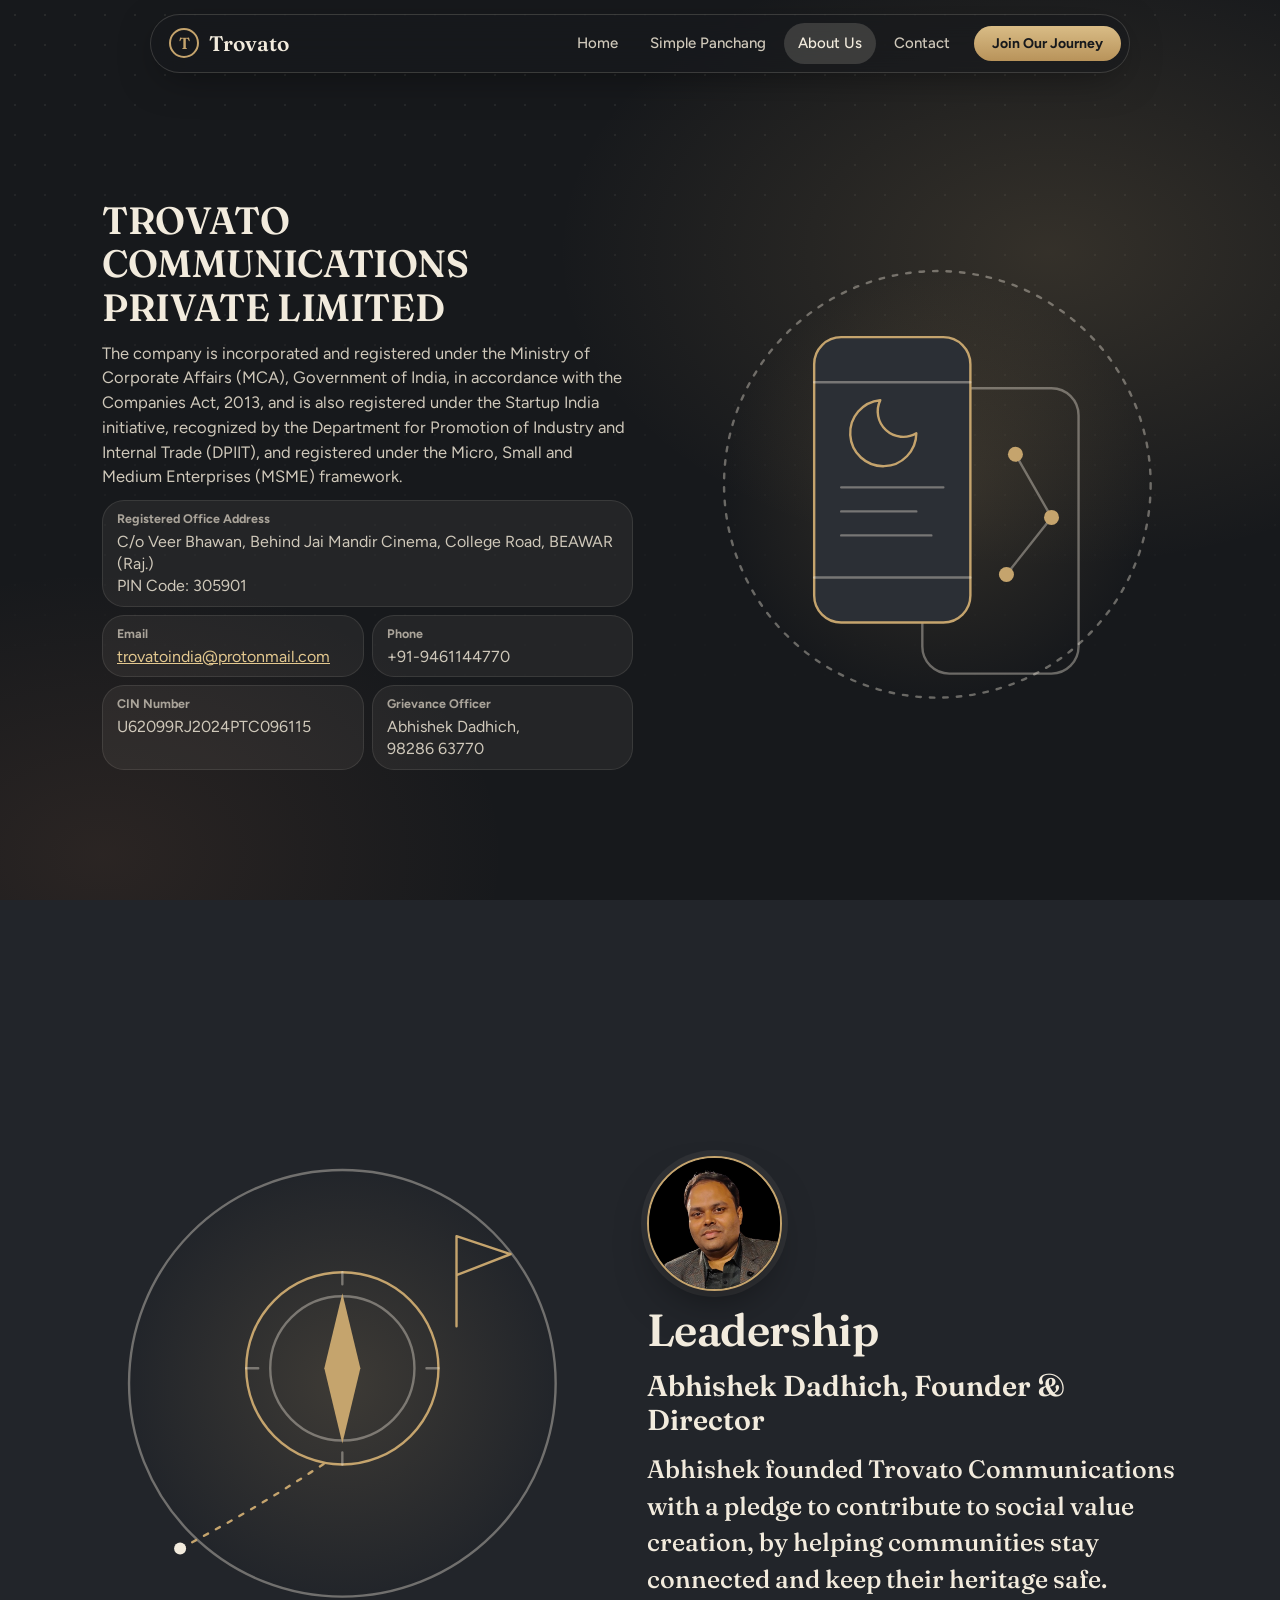
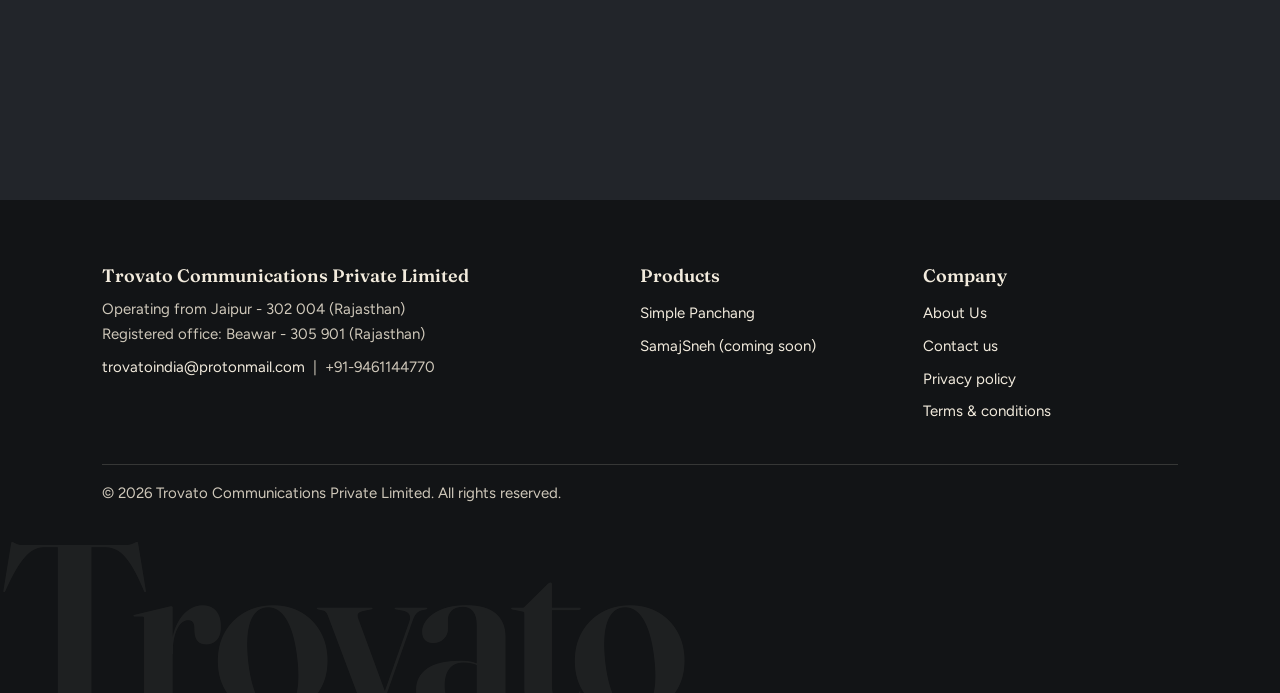
==== about.html @ 3bf8c3e2 "Add files via upload" ====
<!DOCTYPE html><html lang="en" class="jsnap"><head><meta charset="utf-8"><meta name="viewport" content="width=device-width, initial-scale=1"><title>About Us | Trovato Communications</title><meta name="description" content="About Trovato Communications Private Limited, its mission, leadership and offices in Jaipur and Beawar."><link rel="icon" href="data:image/svg+xml,%3Csvg xmlns='http://www.w3.org/2000/svg' viewBox='0 0 32 32'%3E%3Ccircle cx='16' cy='16' r='16' fill='%2317191C'/%3E%3Ctext x='16' y='23' font-size='19' text-anchor='middle' fill='%23C5A46D' font-family='Georgia'%3ET%3C/text%3E%3C/svg%3E"><link rel="preconnect" href="https://fonts.googleapis.com"><link href="https://fonts.googleapis.com/css2?family=Fraunces:opsz,wght@9..144,500;9..144,600&amp;family=Figtree:wght@400;500;600;700&amp;family=Tiro+Devanagari+Hindi&amp;family=Hind:wght@400;500;600&amp;display=swap" rel="stylesheet"><link rel="stylesheet" href="site.css"></head><body>
<header class="nav"><a class="brand" href="index.html"><i>T</i>Trovato</a><button class="menu" aria-expanded="false" aria-controls="nav" onclick="var n=document.getElementById('nav');var o=n.classList.toggle('open');this.setAttribute('aria-expanded',o)">Menu</button><nav id="nav" aria-label="Main"><a href="index.html">Home</a><a href="simple-panchang.html">Simple Panchang</a><a href="about.html" aria-current="page">About Us</a><a href="contact.html">Contact</a><a class="btn sm" href="join.html">Join Our Journey</a></nav></header>
<main><div class="hero vs abt"><div class="wrap two"><div class="tx"><h1>TROVATO COMMUNICATIONS PRIVATE LIMITED</h1><p class="lead">The company is incorporated and registered under the Ministry of Corporate Affairs (MCA), Government of India, in accordance with the Companies Act, 2013, and is also registered under the Startup India initiative, recognized by the Department for Promotion of Industry and Internal Trade (DPIIT), and registered under the Micro, Small and Medium Enterprises (MSME) framework.</p><dl class="addr"><div class="full"><dt>Registered Office Address</dt><dd>C/o Veer Bhawan, Behind Jai Mandir Cinema, College Road, BEAWAR (Raj.)<br>PIN Code: 305901</dd></div><div><dt>Email</dt><dd><a href="mailto:trovatoindia@protonmail.com">trovatoindia@protonmail.com</a></dd></div><div><dt>Phone</dt><dd>+91-9461144770</dd></div><div class="half"><dt>CIN Number</dt><dd>U62099RJ2024PTC096115</dd></div><div class="half"><dt>Grievance Officer</dt><dd class="grv">Abhishek Dadhich, <span style="white-space:nowrap">98286 63770</span></dd></div></dl></div><div class="stage"><svg class="art" viewBox="0 0 320 320" aria-hidden="true" focusable="false"><circle class="w d" cx="160" cy="160" r="142"/><rect class="w" x="150" y="96" width="104" height="190" rx="18"/><path class="w" d="M212 140L236 182L206 220"/><g class="f"><circle cx="212" cy="140" r="5"/><circle cx="236" cy="182" r="5"/><circle cx="206" cy="220" r="5"/></g><rect x="78" y="62" width="104" height="190" rx="18" style="fill:var(--surface)"/><path class="w" d="M78 92h104M78 222h104"/><path d="M146 126a22 22 0 1 1-24-22 17 17 0 0 0 24 22z"/><path class="w" d="M96 162h68M96 178h50M96 194h60"/></svg></div></div></div><section class="vs band rev" aria-labelledby="h-lead"><div class="wrap two"><div class="tx"><img class="lp" src="abhishek.jpg" alt="Abhishek Dadhich, Founder &amp; Director of Trovato Communications" width="499" height="499" loading="lazy" decoding="async"><h2 id="h-lead">Leadership</h2><h3 class="who">Abhishek Dadhich, Founder &amp; Director</h3><p class="lq">Abhishek founded Trovato Communications with a pledge to contribute to social value creation, by helping communities stay connected and keep their heritage safe.</p></div><div class="stage"><svg class="art" viewBox="0 0 320 320" aria-hidden="true" focusable="false"><circle class="w" cx="160" cy="160" r="142"/><circle cx="160" cy="150" r="64"/><circle class="w" cx="160" cy="150" r="48"/><path class="f" d="M160 100l12 50-12 50-12-50z"/><path class="w" d="M160 86v8M160 206v8M96 150h8M216 150h8"/><path d="M236 62v60M236 62l36 12-36 14"/><path class="d" d="M52 270C90 250 120 232 150 212"/><g class="fw"><circle cx="52" cy="270" r="4"/></g></svg></div></div></section></main>
<footer class="site"><div class="wrap"><div class="fgrid"><div><h4>Trovato Communications Private Limited</h4><p>Operating from Jaipur - 302 004 (Rajasthan)<br>Registered office: Beawar - 305 901 (Rajasthan)</p><p><a href="mailto:trovatoindia@protonmail.com" style="display:inline">trovatoindia@protonmail.com</a> &nbsp;|&nbsp; +91-9461144770</p></div><div><h4>Products</h4><a href="simple-panchang.html">Simple Panchang</a><a href="index.html#samajsneh">SamajSneh (coming soon)</a></div><div><h4>Company</h4><a href="about.html">About Us</a><a href="contact.html">Contact us</a><a href="privacy.html">Privacy policy</a><a href="terms.html">Terms &amp; conditions</a></div></div><div class="copy">&copy; 2026 Trovato Communications Private Limited. All rights reserved.</div></div><div class="big" aria-hidden="true">Trovato</div></footer><script src="site.js"></script></body></html>
---- site.css ----
/* ===== DESIGN TOKENS: Trovato "Heritage" system (company) + "Cosmic" theme (Simple Panchang) ===== */
:root{
--serif:'Fraunces','Tiro Devanagari Hindi',Georgia,serif;--sans:'Figtree','Hind',system-ui,sans-serif;
--fs-body:17px;--fs-sm:14px;--fs-lead:clamp(17px,2vw,20px);--fs-h1:clamp(38px,6.2vw,74px);--fs-h2:clamp(28px,4vw,42px);--fs-h3:clamp(26px,3.4vw,38px);--fs-h4:20px;--lh:1.65;
--s1:4px;--s2:8px;--s3:12px;--s4:16px;--s5:24px;--s6:32px;--s7:48px;--s8:72px;
--r-sm:14px;--r-md:22px;--r-lg:28px;--r-xl:40px;--r-pill:999px;
--ease:cubic-bezier(.2,.7,.2,1);--t-fast:.2s;--t-med:.35s;
--ink-900:#17191C;--ink-800:#22252A;--ink-700:#2B2F35;--graphite:#343941;--ivory:#F2EBDD;--beige:#AAA49A;--gold:#C5A46D;--gold-hi:#E3C88F;--copper:#B97A57}
body{--bg:var(--ink-900);--bg-2:var(--ink-800);--surface:var(--ink-700);--line:rgba(242,235,221,.1);--line-2:rgba(242,235,221,.2);
--text:var(--ivory);--text-2:#CFC8BA;--muted:var(--beige);--link:var(--gold-hi);--accent:var(--gold);--accent-2:var(--copper);--on-accent:#17191C;--focus:var(--gold-hi);
--btn-a:#D9BC86;--btn-b:#B8935A;--btn-glow:rgba(197,164,109,.45);
--deep:#121416;--hero-base:var(--ink-900);--glow-a:rgba(197,164,109,.17);--glow-b:rgba(185,122,87,.12);
--on-deep:var(--ivory);--on-deep-2:#CFC8BA;--glass:rgba(242,235,221,.06);--glass-line:rgba(242,235,221,.16);--nav-bg:rgba(23,25,28,.62);--field:#1B1E22;--spot:rgba(197,164,109,.13);
--grad-feature:radial-gradient(70% 90% at 100% 0,rgba(197,164,109,.22),transparent 70%),linear-gradient(150deg,#2B2F35,#262A30);
--grad-cta:radial-gradient(60% 100% at 100% 0,rgba(197,164,109,.28),transparent 70%),var(--deep);
--sh-1:0 1px 0 rgba(242,235,221,.04) inset,0 10px 30px -18px rgba(0,0,0,.7);--sh-2:0 24px 50px -28px rgba(0,0,0,.85)}
body.theme-cosmic{--bg:#F5F4FB;--bg-2:#ECEAF8;--surface:#fff;--line:rgba(20,21,43,.1);--line-2:rgba(20,21,43,.18);--text:#14152B;--text-2:#5D6079;--muted:#5D6079;--link:#3F3C9A;--accent:#E8B95F;--accent-2:#7C6CF0;--on-accent:#1a1405;--focus:#E8B95F;
--btn-a:#F2C873;--btn-b:#E0A93F;--btn-glow:rgba(232,185,95,.7);--deep:#0A0A24;--hero-base:#0A0A24;--glow-a:rgba(124,108,240,.5);--glow-b:rgba(232,185,95,.2);
--on-deep:#fff;--on-deep-2:#D4D2EE;--glass:rgba(255,255,255,.1);--glass-line:rgba(255,255,255,.22);--nav-bg:rgba(16,16,48,.55);--field:#FBFBFE;--spot:rgba(124,108,240,.12);
--grad-feature:linear-gradient(150deg,#1D1C50,#3F3C9A 70%,#5B4FC4);--grad-cta:radial-gradient(60% 90% at 90% 0,rgba(124,108,240,.55),transparent 70%),var(--deep);--sh-1:none;--sh-2:0 22px 40px -24px rgba(34,30,100,.35)}
body{--grad-hero:radial-gradient(55% 50% at 82% 28%,var(--glow-a),transparent 70%),radial-gradient(45% 45% at 8% 95%,var(--glow-b),transparent 70%),var(--hero-base);--grad-btn:linear-gradient(180deg,var(--btn-a),var(--btn-b))}
/* ===== BASE ===== */
*{box-sizing:border-box}html{scroll-behavior:smooth}
body{margin:0;font:var(--fs-body)/var(--lh) var(--sans);color:var(--text);background:var(--bg);-webkit-font-smoothing:antialiased}
img,svg{max-width:100%}a{color:var(--link)}
:focus-visible{outline:3px solid var(--focus);outline-offset:3px}
.wrap{max-width:1120px;margin:0 auto;padding:0 22px}
/* ===== NAV ===== */
.nav{position:fixed;top:14px;left:50%;transform:translateX(-50%);width:min(980px,calc(100% - 24px));z-index:30;display:flex;align-items:center;justify-content:space-between;padding:var(--s2) var(--s2) var(--s2) 18px;border-radius:var(--r-pill);background:var(--nav-bg);-webkit-backdrop-filter:blur(18px) saturate(1.5);backdrop-filter:blur(18px) saturate(1.5);border:1px solid var(--glass-line);box-shadow:0 10px 40px -12px rgba(0,0,0,.5)}
.brand{font:600 21px var(--serif);color:var(--on-deep);text-decoration:none;display:flex;gap:10px;align-items:center}
.brand i{width:30px;height:30px;border-radius:50%;border:2px solid var(--accent);display:grid;place-items:center;font:600 16px var(--serif);color:var(--accent);font-style:normal}
.nav nav{display:flex;align-items:center;gap:var(--s1)}
.nav nav a:not(.btn){color:var(--on-deep-2);text-decoration:none;padding:var(--s2) 14px;border-radius:var(--r-pill);font-size:15px;font-weight:500;transition:background var(--t-fast),color var(--t-fast)}
.nav nav a:not(.btn):hover{background:var(--glass);color:var(--on-deep)}.nav nav a[aria-current]{background:var(--glass-line);color:var(--on-deep)}
.nav .btn{margin:0 0 0 6px}
.menu{display:none;background:var(--glass);border:1px solid var(--glass-line);color:var(--on-deep);border-radius:var(--r-pill);padding:var(--s2) var(--s4);font:inherit}
@media(max-width:820px){.menu{display:block}.nav nav{display:none;position:absolute;top:calc(100% + 8px);left:0;right:0;flex-direction:column;align-items:stretch;padding:var(--s3);border-radius:var(--r-lg);background:var(--deep);border:1px solid var(--glass-line)}.nav nav.open{display:flex}.nav nav a:not(.btn){padding:13px var(--s4)}.nav .btn{margin:6px 0 0;text-align:center}}
/* ===== BUTTONS ===== */
.btn{display:inline-block;padding:14px 28px;border-radius:var(--r-pill);background:var(--grad-btn);color:var(--on-accent);text-decoration:none;border:0;cursor:pointer;font:700 16px var(--sans);margin:0 10px 10px 0;box-shadow:0 8px 28px -8px var(--btn-glow);transition:transform var(--t-fast) var(--ease),box-shadow var(--t-fast) var(--ease),filter var(--t-fast)}
.btn:hover{transform:translateY(-2px);box-shadow:0 14px 34px -8px var(--btn-glow);filter:brightness(1.07)}.btn:active{transform:translateY(0)}.btn.sm{padding:9px 18px;font-size:14px;box-shadow:none}
.btn.ghost{background:var(--glass);color:var(--on-deep);border:1px solid var(--glass-line);box-shadow:none}.btn.ghost:hover{background:var(--glass-line)}
.btn.dark{color:var(--link);border:1px solid color-mix(in srgb,var(--link) 40%,transparent);background:transparent;box-shadow:none}
.chip,.chips span{display:inline-block;padding:6px 14px;border-radius:var(--r-pill);background:var(--glass);border:1px solid var(--glass-line);font-size:var(--fs-sm);margin:0 8px 8px 0}
/* ===== HERO ===== */
.hero{position:relative;overflow:hidden;color:var(--on-deep);padding:140px 0 80px;min-height:100vh;min-height:100svh;display:flex;align-items:center;background:var(--grad-hero)}
.hero:before{content:"";position:absolute;inset:0;background-image:radial-gradient(rgba(242,235,221,.08) 1px,transparent 1px);background-size:30px 30px;-webkit-mask-image:linear-gradient(180deg,#000,transparent 85%);mask-image:linear-gradient(180deg,#000,transparent 85%)}
.hero .wrap{display:grid;grid-template-columns:1.1fr .9fr;gap:var(--s7);align-items:center;position:relative;width:100%}
@media(max-width:900px){.hero .wrap{grid-template-columns:1fr;gap:var(--s5)}.hero{padding-top:120px}}
.hero h1{font:600 var(--fs-h1)/1.14 var(--serif);margin:0 0 20px;letter-spacing:-.01em}
.lead{font-size:var(--fs-lead);color:var(--on-deep-2);max-width:30em;margin:0 0 28px}
.hico{width:92px;height:92px;border-radius:50%;margin-bottom:20px;box-shadow:0 0 0 7px rgba(255,255,255,.1),0 0 60px rgba(255,120,40,.35)}
/* Simple Panchang hero (cosmic only) */
.orbit{position:relative;width:min(430px,86vw);aspect-ratio:1;margin:0 auto}
.ring{position:absolute;inset:0;border-radius:50%;border:1px solid rgba(255,255,255,.15)}.r2{inset:13%}.r3{inset:27%;border-style:dashed}
.spin{position:absolute;inset:0;animation:spin 48s linear infinite}.s2{inset:13%;animation-duration:70s;animation-direction:reverse}
.spin i{position:absolute;top:-5px;left:50%;width:10px;height:10px;border-radius:50%;background:#E8B95F;box-shadow:0 0 18px #E8B95F}
@keyframes spin{to{transform:rotate(360deg)}}
.moon{position:absolute;inset:30%;width:40%;height:40%;filter:drop-shadow(0 0 40px rgba(243,233,200,.35))}
.tag{position:absolute;padding:7px 15px;border-radius:var(--r-pill);background:var(--glass);border:1px solid var(--glass-line);-webkit-backdrop-filter:blur(10px);backdrop-filter:blur(10px);font-size:var(--fs-sm);white-space:nowrap}
.tg1{top:9%;left:4%}.tg2{top:24%;right:0}.tg3{bottom:21%;left:0}.tg4{bottom:7%;right:8%}
.mooncap{text-align:center;color:#B9B7DE;font-size:var(--fs-sm);margin:14px 0 0}
/* Heritage hero artwork: Samaj ka taana-baana */
.weave{position:relative;width:min(540px,90vw);aspect-ratio:1;margin:0 auto}
.weave:before{content:"";position:absolute;inset:6%;border-radius:50%;background:radial-gradient(closest-side,var(--glow-a),transparent)}
.weave svg{position:relative;width:100%;height:100%;overflow:visible}
.w-ring{fill:none;stroke:var(--glass-line)}.w-ring.dash{stroke-dasharray:3 7}
.w-th{fill:none;stroke:color-mix(in srgb,var(--on-deep) 30%,transparent);stroke-width:1;stroke-dasharray:1;stroke-dashoffset:1;animation:draw 2.8s var(--ease) forwards;animation-delay:var(--d,0s)}.w-th.g{stroke:color-mix(in srgb,var(--accent) 55%,transparent)}
@keyframes draw{to{stroke-dashoffset:0}}
.w-n{fill:var(--on-deep)}.w-n.g{fill:var(--accent-2)}
.w-h{fill:var(--accent);opacity:0;transform-box:fill-box;transform-origin:center;animation:pulse 4.6s ease-in-out infinite;animation-delay:var(--d,0s)}
@keyframes pulse{0%,100%{opacity:0;transform:scale(.5)}40%{opacity:.45;transform:scale(1)}}
.w-spin{animation:rot 26s linear infinite;transform-origin:0 0}.w-spin.b{animation-duration:42s;animation-direction:reverse}.w-spin circle,.w-lotus>circle,.bob circle{fill:var(--accent)}
.w-lotus{animation:rot 90s linear infinite;transform-origin:0 0}.w-lotus ellipse{fill:color-mix(in srgb,var(--accent) 9%,transparent);stroke:var(--accent);stroke-opacity:.7}
@keyframes rot{to{transform:rotate(360deg)}}
.w-bub{fill:var(--deep);stroke:var(--accent);stroke-width:1.4}.bob{animation:bob 5s ease-in-out infinite;animation-delay:var(--d,0s)}@keyframes bob{50%{transform:translateY(-8px)}}
@media(max-width:900px){.weave{width:min(400px,84vw)}}
@media(prefers-reduced-motion:reduce){.spin,.w-spin,.w-lotus,.bob{animation:none}.w-th{animation:none;stroke-dashoffset:0}.w-h{animation:none;opacity:.2}html{scroll-behavior:auto}.btn,.tile,.cols>div{transition:none}}
/* ===== SECTIONS ===== */
section{padding:var(--s8) 0}h2{font:600 var(--fs-h2)/1.2 var(--serif);margin:0 0 var(--s3);letter-spacing:-.01em}
.sub{color:var(--text-2);margin:0 0 var(--s6);max-width:36em}.band{background:var(--bg-2)}
.bento{display:grid;grid-template-columns:repeat(12,1fr);gap:var(--s4)}
.tile{position:relative;overflow:hidden;grid-column:span 4;background:var(--surface);border:1px solid var(--line);border-radius:var(--r-lg);padding:var(--s6) 28px;box-shadow:var(--sh-1);transition:transform var(--t-med) var(--ease),box-shadow var(--t-med) var(--ease),border-color var(--t-med)}
.tile>*{position:relative}.tile:before{content:"";position:absolute;inset:0;background:radial-gradient(260px circle at var(--mx,50%) var(--my,0),var(--spot),transparent 70%);opacity:0;transition:opacity var(--t-med);pointer-events:none}
.tile:hover{transform:translateY(-3px);box-shadow:var(--sh-2);border-color:var(--line-2)}.tile:hover:before{opacity:1}
.tile h3{font:600 var(--fs-h3)/1.15 var(--serif);margin:14px 0 var(--s2)}.tile h4{font:600 var(--fs-h4) var(--serif);margin:0 0 6px}.tile p{margin:0 0 14px;color:var(--text-2)}
.t-main{grid-column:span 8;background:var(--grad-feature);color:var(--on-deep);border-color:var(--glass-line)}.t-main p{color:var(--on-deep-2);max-width:34em}
.tico{width:68px;height:68px;border-radius:50%;box-shadow:0 0 0 6px var(--glass)}.chips{margin:18px 0 12px}
.t-soon{grid-column:span 4;background:var(--deep);color:var(--on-deep)}.t-soon p{color:var(--on-deep-2)}.t-soon svg{width:100%;height:auto;max-height:120px}
.t-soon svg path{stroke:var(--glass-line)}.t-soon svg g{fill:var(--accent)}
.badge{display:inline-block;padding:5px 14px;border-radius:var(--r-pill);background:color-mix(in srgb,var(--accent) 15%,transparent);color:var(--accent);border:1px solid color-mix(in srgb,var(--accent) 40%,transparent);font-size:var(--fs-sm);font-weight:600}
@media(max-width:900px){.tile,.t-main,.t-soon{grid-column:span 12}}
.statement{font:500 clamp(28px,4.6vw,54px)/1.2 var(--serif);max-width:19em;margin:0 0 var(--s7);letter-spacing:-.015em}
.cols{display:grid;grid-template-columns:repeat(auto-fit,minmax(240px,1fr));gap:var(--s4);margin-top:20px}
.cols>div{background:var(--surface);border:1px solid var(--line);border-radius:var(--r-md);padding:var(--s5);box-shadow:var(--sh-1);transition:transform var(--t-med) var(--ease),border-color var(--t-med)}.cols>div:hover{transform:translateY(-3px);border-color:var(--line-2)}
.cols h3{font:600 var(--fs-h4) var(--serif);margin:0 0 6px}.cols p{margin:0;color:var(--text-2)}
.cta{border-radius:var(--r-xl);padding:clamp(28px,5vw,56px);display:flex;justify-content:space-between;align-items:center;gap:var(--s5);flex-wrap:wrap;color:var(--on-deep);background:var(--grad-cta);border:1px solid var(--line)}
.cta h2{margin:0 0 6px}.cta p{margin:0;color:var(--on-deep-2)}.cta .btn{margin:0}
.split{display:grid;grid-template-columns:1fr 1fr;gap:var(--s7);align-items:start}@media(max-width:860px){.split{grid-template-columns:1fr}}
/* ===== INNER PAGES ===== */
.ph{color:var(--on-deep);padding:138px 0 56px;border-radius:0 0 var(--r-xl) var(--r-xl);background:radial-gradient(50% 120% at 90% 0,var(--glow-a),transparent 70%),radial-gradient(40% 90% at 0 100%,var(--glow-b),transparent 70%),var(--hero-base)}
.ph h1{font:600 clamp(36px,6vw,62px)/1.12 var(--serif);margin:0 0 10px;letter-spacing:-.015em}.ph p{margin:0 0 14px;color:var(--on-deep-2);max-width:36em}
ol.steps{display:grid;grid-template-columns:repeat(auto-fit,minmax(230px,1fr));gap:var(--s4);list-style:none;padding:0;counter-reset:s;max-width:none}
ol.steps li{counter-increment:s;background:var(--surface);border:1px solid var(--line);border-radius:var(--r-md);padding:22px;margin:0;box-shadow:var(--sh-1)}
ol.steps li:before{content:counter(s);display:block;font:600 44px/1 var(--serif);color:var(--link);margin-bottom:10px}
.prose{max-width:760px}.prose h3{margin:26px 0 6px;font:600 var(--fs-h4) var(--serif)}
.prose .sec{border-left:4px solid var(--accent);padding-left:var(--s4);margin:44px 0 0;scroll-margin-top:100px}.prose .sec h2{margin:0;font-size:28px}
.jump{display:flex;flex-wrap:wrap;gap:var(--s2);margin:20px 0}.jump a{padding:var(--s2) var(--s4);border-radius:var(--r-pill);background:var(--surface);border:1px solid var(--line);color:var(--text);text-decoration:none;font-size:15px;font-weight:600;transition:background var(--t-fast),color var(--t-fast)}.jump a:hover{background:var(--accent);color:var(--on-accent)}
.note{background:var(--bg-2);border-radius:var(--r-sm);padding:14px 18px;margin:20px 0}
form{background:var(--surface);border:1px solid var(--line);border-radius:var(--r-lg);padding:clamp(20px,4vw,36px);box-shadow:var(--sh-2)}
form label{display:block;font-weight:600;margin:var(--s4) 0 6px}
input,select,textarea{width:100%;padding:13px var(--s4);border:1px solid var(--line-2);border-radius:var(--r-sm);font:inherit;background:var(--field);color:var(--text)}
input:focus,select:focus,textarea:focus{outline:3px solid color-mix(in srgb,var(--accent) 45%,transparent);border-color:var(--accent)}
dl.addr dt{font-weight:700;margin-top:var(--s4)}dl.addr dd{margin:0;color:var(--text-2)}
/* ===== FOOTER ===== */
footer.site{background:var(--deep);color:var(--on-deep-2);padding:64px 0 0;font-size:15px;overflow:hidden;border-radius:0}
footer a{color:var(--on-deep)}.fgrid{display:grid;grid-template-columns:2fr 1fr 1fr;gap:28px}@media(max-width:760px){.fgrid{grid-template-columns:1fr}}
.fgrid h4{margin:0 0 10px;color:var(--on-deep);font:600 18px var(--serif)}.fgrid a{display:block;text-decoration:none;padding:4px 0;transition:color var(--t-fast)}.fgrid a:hover{color:var(--accent)}.fgrid p{margin:0 0 var(--s2)}
.copy{border-top:1px solid var(--glass-line);margin-top:36px;padding-top:var(--s4)}
.big{font:600 clamp(72px,19vw,240px)/.8 var(--serif);color:color-mix(in srgb,var(--on-deep) 6%,transparent);letter-spacing:-.04em;margin:24px 0 -.12em;white-space:nowrap;user-select:none}
.cols+.cols{margin-top:var(--s4)}
.btn.cosmic{background:linear-gradient(180deg,#5B4FC4,#3F3C9A);color:#fff;--btn-glow:rgba(124,108,240,.6)}
/* Homepage: full-screen snap sections */
html.snap{scroll-snap-type:y proximity;scroll-behavior:smooth}
html.snap main>.hero,html.snap main>section{scroll-snap-align:start}
html.snap main>section:nth-of-type(-n+2){min-height:100vh;min-height:100svh;display:flex;flex-direction:column;justify-content:center;padding:96px 0 var(--s8)}
html.snap main>section>.wrap{width:100%}
html.snap footer.site{scroll-snap-align:end}
@media(prefers-reduced-motion:reduce){html.snap{scroll-behavior:auto}}
/* Sections 2-4: identical gap below the navbar; section 4 + footer fill the last screen */
html.snap main>section:nth-of-type(-n+3){padding-top:clamp(128px,16vh,168px);justify-content:flex-start}
html.snap main>section:nth-of-type(3){display:flex;flex-direction:column;min-height:calc(100vh - var(--foot-h,480px));min-height:calc(100svh - var(--foot-h,480px))}
/* ===== Simple Panchang landing: sections 2-4 (scoped; hero untouched) ===== */
.sp-sec{position:relative;overflow:hidden;color:var(--on-deep);min-height:100vh;min-height:100svh;padding:140px 0 80px;display:flex;flex-direction:column;justify-content:center;border-top:1px solid rgba(255,255,255,.07);background:radial-gradient(50% 45% at var(--gx,15%) var(--gy,20%),var(--glow-a),transparent 70%),radial-gradient(45% 45% at var(--hx,90%) var(--hy,90%),var(--glow-b),transparent 70%),var(--hero-base)}
.sp-sec:before{content:"";position:absolute;inset:0;background-image:radial-gradient(rgba(242,235,221,.08) 1px,transparent 1px);background-size:30px 30px;-webkit-mask-image:linear-gradient(180deg,#000,transparent 85%);mask-image:linear-gradient(180deg,#000,transparent 85%)}
.sp-sec>.wrap{position:relative;width:100%}
.sp-2{--gx:12%;--gy:12%;--hx:92%;--hy:90%}.sp-3{--gx:90%;--gy:15%;--hx:6%;--hy:92%}.sp-4{--gx:50%;--gy:0%;--hx:92%;--hy:100%}
.sp-sec a:not(.btn){color:var(--accent)}
.sp-sec h2{font-size:clamp(30px,4.4vw,52px);line-height:1.15;color:var(--on-deep)}
.sp-head{max-width:700px;margin-bottom:var(--s6)}.sp-head .lead{max-width:40em;margin:0}.sp-4 .lead{margin-bottom:var(--s5)}
.sp-grid{display:grid;grid-template-columns:repeat(12,1fr);gap:var(--s4)}.g7{grid-column:span 7}.g5{grid-column:span 5}
.gc{position:relative;overflow:hidden;background:linear-gradient(160deg,rgba(255,255,255,.09),rgba(255,255,255,.04));border:1px solid var(--glass-line);border-radius:var(--r-lg);padding:var(--s5) 28px;-webkit-backdrop-filter:blur(14px);backdrop-filter:blur(14px);transition:transform var(--t-med) var(--ease),border-color var(--t-med),box-shadow var(--t-med)}
.gc>*{position:relative}.gc:before{content:"";position:absolute;inset:0;background:radial-gradient(280px circle at var(--mx,50%) var(--my,0),rgba(232,185,95,.14),transparent 70%);opacity:0;transition:opacity var(--t-med);pointer-events:none}
.gc:hover{transform:translateY(-4px);border-color:rgba(232,185,95,.45);box-shadow:0 26px 50px -28px rgba(0,0,0,.75)}.gc:hover:before{opacity:1}
.gc h3{font:600 clamp(22px,2.4vw,28px)/1.2 var(--serif);margin:0 0 var(--s2);color:var(--on-deep)}.gc p{margin:0 0 14px;color:var(--on-deep-2)}
.ic{display:grid;place-items:center;width:48px;height:48px;border-radius:14px;margin-bottom:var(--s4);color:var(--accent);background:rgba(232,185,95,.12);border:1px solid rgba(232,185,95,.3);transition:box-shadow var(--t-med),background var(--t-med)}
.ic svg{width:24px;height:24px;fill:none;stroke:currentColor;stroke-width:1.7;stroke-linecap:round;stroke-linejoin:round}.gc:hover .ic{background:rgba(232,185,95,.2);box-shadow:0 0 26px -4px rgba(232,185,95,.55)}
.strips small,.legend{font-size:var(--fs-sm);color:var(--on-deep-2)}.strips small{display:block;margin:10px 0 5px}
.strip{display:flex;gap:4px;height:12px}.strip i{flex:1;border-radius:6px;background:rgba(255,255,255,.14)}.strip i.g{background:linear-gradient(90deg,#F2C873,#E0A93F)}
.legend{display:flex;gap:var(--s4);margin-top:14px}.legend b{display:inline-block;width:10px;height:10px;border-radius:50%;background:rgba(255,255,255,.25);margin-right:6px}.legend b.g{background:#E8B95F}
.cal{display:grid;grid-template-columns:repeat(7,1fr);gap:8px;max-width:280px;margin-top:6px}.cal i{aspect-ratio:1;border-radius:50%;background:rgba(255,255,255,.12);transition:transform var(--t-fast)}.cal i.g{background:#E8B95F;box-shadow:0 0 12px rgba(232,185,95,.6)}.gc:hover .cal i.g{transform:scale(1.18)}
.sunpath{width:100%;height:auto;max-height:130px;margin-top:6px}.sunpath text{fill:var(--on-deep-2);font:12px var(--sans)}.sunhalo{transform-box:fill-box;transform-origin:center;animation:sunp 4s ease-in-out infinite}@keyframes sunp{50%{transform:scale(1.4);opacity:.1}}
.track{position:relative;display:grid;grid-template-columns:repeat(3,1fr);gap:var(--s4);margin-bottom:var(--s4)}.track:before{content:"";position:absolute;left:34px;right:34px;top:5px;border-top:1px dashed rgba(232,185,95,.45)}
.track b{position:relative;width:12px;height:12px;margin-left:28px;border-radius:50%;background:#E8B95F;box-shadow:0 0 0 6px rgba(232,185,95,.15),0 0 18px rgba(232,185,95,.6)}
.sp-steps{display:grid;grid-template-columns:repeat(3,1fr);gap:var(--s4)}.gc>.nb{position:absolute;top:18px;right:24px;font:600 56px/1 var(--serif);color:rgba(255,255,255,.1)}
.notebar{display:flex;align-items:center;gap:var(--s4);margin-top:var(--s5);padding:12px 24px 12px 14px;border-radius:var(--r-pill);background:var(--glass);border:1px solid var(--glass-line);width:fit-content;max-width:100%}.notebar .ic{width:40px;height:40px;margin:0;border-radius:50%;flex:none}.notebar p{margin:0;color:var(--on-deep-2)}
.split2{display:grid;grid-template-columns:1.1fr .9fr;gap:var(--s6);align-items:stretch}
.flow{display:grid;grid-template-columns:1.3fr auto 1fr;align-items:center;gap:var(--s3);padding:var(--s5)}.flow:hover{transform:none}
.dev{padding:var(--s4);border-radius:var(--r-md);border:1px solid rgba(232,185,95,.4);background:rgba(232,185,95,.06)}.dev .ic{margin-bottom:var(--s3)}.dev strong{display:block;margin-bottom:var(--s2)}.dev .chips{margin:0}
.link{width:48px;height:0;border-top:2px dashed rgba(232,185,95,.55);position:relative}.link:after{content:"";position:absolute;right:-2px;top:-6px;border:5px solid transparent;border-left:8px solid rgba(232,185,95,.8);border-right:0}
.ext{padding:var(--s4);border-radius:var(--r-md);border:1px dashed var(--glass-line);color:var(--on-deep-2)}.ext strong{display:block;color:var(--on-deep)}.ext small{font-size:var(--fs-sm)}
.cta2{display:flex;flex-direction:column;justify-content:center;padding:var(--s6) 32px;background:linear-gradient(160deg,rgba(232,185,95,.14),rgba(255,255,255,.04) 60%)}
.rings{position:absolute!important;right:-40px;top:-40px;width:220px;height:220px;fill:none;stroke:rgba(255,255,255,.14);animation:sprot 60s linear infinite}.rings .dot{fill:#E8B95F;stroke:none}@keyframes sprot{to{transform:rotate(360deg)}}
.hico2{width:76px;height:76px;border-radius:50%;margin-bottom:var(--s4);box-shadow:0 0 0 6px rgba(255,255,255,.1),0 0 50px rgba(255,120,40,.35)}
.ticks{list-style:none;margin:0 0 var(--s5);padding:0;display:grid;gap:10px}.ticks li{display:flex;align-items:center;gap:10px;color:var(--on-deep-2)}.ticks svg{width:20px;height:20px;flex:none;padding:3px;border-radius:50%;background:rgba(232,185,95,.18);fill:none;stroke:#E8B95F;stroke-width:2.4;stroke-linecap:round;stroke-linejoin:round}
.cta2 .btn{margin:0}.fine{font-size:var(--fs-sm);margin:var(--s3) 0 0!important}
html.spsnap{scroll-snap-type:y proximity;scroll-behavior:smooth}
html.spsnap main>.hero,html.spsnap main>.sp-sec{scroll-snap-align:start}html.spsnap footer.site{scroll-snap-align:end}
@media(max-width:900px){.sp-sec{padding-top:120px}.g7,.g5{grid-column:span 12}.sp-steps,.split2{grid-template-columns:1fr}.track{display:none}.flow{grid-template-columns:1fr}.link{width:0;height:28px;border-top:0;border-left:2px dashed rgba(232,185,95,.55);margin-left:24px}.link:after{right:auto;left:-6px;top:auto;bottom:-2px;border:5px solid transparent;border-top:8px solid rgba(232,185,95,.8);border-bottom:0}}
@media(prefers-reduced-motion:reduce){html.spsnap{scroll-behavior:auto}.sp-sec *{animation:none!important}}
/* Nav: sliding pill indicator (pseudo-element, no extra DOM) */
@media(min-width:821px){.nav nav{position:relative}}
.nav nav a{position:relative}
.nav nav:before{content:"";position:absolute;left:0;top:0;width:var(--pw,0);height:var(--ph,0);border-radius:var(--r-pill);background:var(--glass-line);transform:translate(var(--px,0),var(--py,0));pointer-events:none}
.nav nav.on:before{transition:transform .26s var(--ease),width .26s var(--ease),height .26s var(--ease)}
.nav nav a[aria-current],.nav nav a[aria-current]:hover{background:transparent}
@media(prefers-reduced-motion:reduce){.nav nav.on:before{transition:none}}
/* ===== Join Our Journey page (viewport-based sections) ===== */
.jsnap-dummy{}
html.jsnap{scroll-snap-type:y proximity;scroll-behavior:smooth}
html.jsnap main>.vs{scroll-snap-align:start}html.jsnap footer.site{scroll-snap-align:end}
@media(prefers-reduced-motion:reduce){html.jsnap{scroll-behavior:auto}}
#opportunities,#expertise,#ideas,#growth,#connect{scroll-margin-top:0}
.vs{--bt:clamp(14px,1.85svh,17px);--h2:clamp(26px,5svh,46px);--gap:clamp(8px,1.5svh,18px);position:relative;min-height:100vh;min-height:100svh;display:flex;align-items:center;padding:clamp(92px,12svh,120px) 0 clamp(20px,4.5svh,52px)}
.vs>.wrap{width:100%}
.vs .two{display:grid;grid-template-columns:1.05fr .95fr;gap:clamp(24px,5vw,72px);align-items:center}.vs .rev .two,.vs.rev .two{grid-template-columns:.95fr 1.05fr}.vs.rev .stage{order:-1}
.vs .tx{min-width:0}.vs h1{font-size:clamp(30px,6.4svh,60px);line-height:1.1;margin:0 0 var(--gap);letter-spacing:-.01em}
.vs h2{font-size:var(--h2);line-height:1.12;margin:0 0 var(--gap)}
.vs p{font-size:var(--bt);line-height:1.55;margin:0 0 var(--gap);color:var(--text-2)}.vs .lead{font-size:var(--bt);color:var(--on-deep-2);max-width:38em}.vs .sub{font-size:calc(var(--bt)*1.1);color:var(--text)}
.vs .row{display:flex;flex-wrap:wrap;align-items:center;gap:var(--s2) var(--s4);margin:var(--gap) 0 0}.vs .btn{margin:0;padding:clamp(10px,1.7svh,14px) clamp(18px,2.4vw,28px);font-size:clamp(14px,1.9svh,16px)}.vs .btn.sm{padding:clamp(8px,1.3svh,10px) 18px;font-size:14px}
.vs .tgl{font:italic 500 calc(var(--bt)*1.15)/1.3 var(--serif);color:var(--accent);margin:var(--gap) 0 0}.vs .kind{font-size:var(--bt);color:var(--muted)}
.stage{position:relative;aspect-ratio:1;width:min(100%,clamp(220px,58svh,520px));justify-self:center}.stage:before{content:"";position:absolute;inset:6%;border-radius:50%;background:radial-gradient(closest-side,var(--glow-a),transparent)}
.art{position:relative;display:block;width:100%;height:100%;fill:none;stroke:var(--accent);stroke-width:1.6;stroke-linecap:round;stroke-linejoin:round}
.art .w{stroke:color-mix(in srgb,var(--on-deep) 38%,transparent)}.art .d{stroke-dasharray:3 6}.art .f{fill:var(--accent);stroke:none}.art .fw{fill:var(--on-deep);stroke:none}
.vh{position:absolute;opacity:0;width:1px;height:1px;overflow:hidden}
.aud{position:relative;border:0;padding:0;margin:var(--gap) 0 0;min-width:0}
.tabs{display:flex;flex-wrap:wrap;gap:var(--s2);margin-bottom:var(--gap)}
.tabs label{padding:clamp(6px,1.1svh,9px) 16px;border-radius:var(--r-pill);border:1px solid var(--line-2);background:var(--surface);cursor:pointer;font-size:clamp(13px,1.7svh,15px);transition:border-color var(--t-fast),background var(--t-fast)}.tabs label:hover{border-color:var(--accent)}
.panels{display:grid}.panels>article{grid-area:1/1;opacity:0;visibility:hidden;transition:opacity var(--t-med) var(--ease);padding:clamp(14px,2.4svh,24px) clamp(16px,2vw,24px)}.panels .gc:hover{transform:none}
.ph2{display:flex;align-items:center;gap:var(--s3);margin-bottom:var(--s2)}.ph2 .ic{width:40px;height:40px;margin:0;flex:none}.ph2 h3{margin:0;font-size:clamp(18px,2.6svh,24px)}
.panels p{font-size:var(--bt);margin:0 0 var(--s3)}
#a1:checked~.panels .p1{opacity:1;visibility:visible}#a1:checked~.tabs label[for=a1]{border-color:var(--accent);background:color-mix(in srgb,var(--accent) 16%,transparent)}#a1:focus-visible~.tabs label[for=a1]{outline:3px solid var(--focus);outline-offset:2px}
#a2:checked~.panels .p2{opacity:1;visibility:visible}#a2:checked~.tabs label[for=a2]{border-color:var(--accent);background:color-mix(in srgb,var(--accent) 16%,transparent)}#a2:focus-visible~.tabs label[for=a2]{outline:3px solid var(--focus);outline-offset:2px}
#a3:checked~.panels .p3{opacity:1;visibility:visible}#a3:checked~.tabs label[for=a3]{border-color:var(--accent);background:color-mix(in srgb,var(--accent) 16%,transparent)}#a3:focus-visible~.tabs label[for=a3]{outline:3px solid var(--focus);outline-offset:2px}
#a4:checked~.panels .p4{opacity:1;visibility:visible}#a4:checked~.tabs label[for=a4]{border-color:var(--accent);background:color-mix(in srgb,var(--accent) 16%,transparent)}#a4:focus-visible~.tabs label[for=a4]{outline:3px solid var(--focus);outline-offset:2px}
ul.pills{list-style:none;margin:var(--gap) 0;padding:0;display:flex;flex-wrap:wrap;gap:clamp(5px,.9svh,8px)}
.pills li{display:flex;align-items:center;gap:8px;padding:clamp(5px,.9svh,8px) clamp(10px,1.2vw,14px);border-radius:var(--r-pill);border:1px solid var(--line-2);background:var(--surface);font-size:clamp(12.5px,1.55svh,14.5px);line-height:1.3;transition:border-color var(--t-fast)}
.pills li:before{content:"";flex:none;width:6px;height:6px;border-radius:1px;background:var(--accent);transform:rotate(45deg)}.pills li:hover{border-color:var(--accent)}
.jnote{margin:var(--gap) 0 0!important;padding:clamp(8px,1.4svh,14px) 16px;border-radius:var(--r-md);background:var(--surface);border:1px solid var(--line);font-size:calc(var(--bt)*.95)!important}
.vs .ticks{gap:clamp(4px,.9svh,9px);margin:var(--gap) 0}.vs .ticks li{font-size:var(--bt)}
.vs form{padding:clamp(14px,2.4svh,28px)}.vs form label{margin:clamp(6px,1.2svh,12px) 0 4px;font-size:calc(var(--bt)*.92)}
.vs input,.vs textarea{padding:clamp(8px,1.3svh,12px) 12px;font-size:var(--bt)}.vs .f2{display:grid;grid-template-columns:1fr 1fr;gap:0 var(--s4)}
.cats{border:0;margin:0 0 var(--s2);padding:0;display:flex;flex-wrap:wrap;gap:6px}.cats legend{font-weight:600;margin-bottom:6px;padding:0;font-size:calc(var(--bt)*.92)}
.cats label{position:relative;margin:0!important;font-weight:500}.cats input{position:absolute;opacity:0;width:1px;height:1px}
.cats span{display:block;padding:clamp(5px,1svh,8px) 13px;border-radius:var(--r-pill);border:1px solid var(--line-2);background:var(--field);cursor:pointer;font-size:clamp(12.5px,1.6svh,14px);transition:border-color var(--t-fast),background var(--t-fast)}
.cats span:hover{border-color:var(--accent)}.cats input:checked+span{border-color:var(--accent);background:color-mix(in srgb,var(--accent) 16%,transparent)}.cats input:focus-visible+span{outline:3px solid var(--focus);outline-offset:2px}
form small{color:var(--muted);font-weight:400}.sendrow{display:flex;align-items:center;gap:var(--s4);margin-top:var(--gap)}.jnote2{font-size:var(--fs-sm)!important;color:var(--muted)!important;margin:0!important;line-height:1.4!important}
.vs.conn .two{grid-template-columns:.8fr 1.2fr}.vs.conn .stage{width:min(100%,clamp(120px,30svh,260px));justify-self:start;margin-top:var(--gap)}
@media(max-width:860px){
.vs{--bt:clamp(13.5px,2svh,15.5px);--h2:clamp(22px,4.1svh,30px);--gap:clamp(6px,1.2svh,12px);padding:clamp(78px,10.5svh,92px) 0 clamp(14px,3svh,28px)}
.vs .two,.vs.conn .two,.vs.rev .two{grid-template-columns:1fr;gap:clamp(8px,1.6svh,16px)}
.vs h1{font-size:clamp(25px,4.3svh,36px)}.vs .stage,.vs.conn .stage{order:-1;width:clamp(92px,16svh,170px);justify-self:center;margin:0}.vs.conn .stage{order:0;justify-self:center}
.vs .btn{padding:clamp(9px,1.5svh,12px) 18px}.sendrow{flex-direction:column;align-items:stretch}.vs .row{gap:var(--s2) var(--s3)}}
/* join: density tuning for text-heavy sections */
#expertise,#growth{--bt:clamp(13.5px,1.75svh,16px)}
@media(max-width:860px){
#expertise,#growth{--bt:clamp(13px,1.8svh,14.5px)}
.vs .sub{font-size:var(--bt)}
.vs .stage{width:clamp(80px,13svh,150px)}
ul.pills{display:grid;grid-template-columns:1fr 1fr;gap:5px}
.pills li{align-items:flex-start;border-radius:14px;padding:6px 10px;font-size:12px;gap:6px}.pills li:before{margin-top:5px}
.jnote{padding:8px 12px;font-size:12.5px!important}
.vs input,.vs textarea{padding:clamp(7px,1.1svh,10px) 11px}.vs form label{margin:clamp(5px,.9svh,9px) 0 3px}.vs form{padding:14px}
.cats span{padding:5px 11px;font-size:12.5px}
}
/* join: alignment + final density pass */
.vs h1{font-size:clamp(30px,5.6svh,54px)}
.vs .f2>div{display:flex;flex-direction:column;justify-content:flex-end}.vs textarea{resize:vertical}
.sendrow .btn{flex:none;white-space:nowrap}
@media(max-width:860px) and (max-height:760px){
.vs{padding-top:74px;padding-bottom:12px;--bt:13px}.vs p{line-height:1.45}.vs h1{font-size:24px}.vs h2{font-size:21px}
.vs .stage{width:64px}.panels>article{padding:12px 14px}.tabs label{padding:5px 12px;font-size:12.5px}.vs .ticks li{font-size:13px}.vs .row{margin-top:8px}
}
@media(max-width:560px){.vs .f2{grid-template-columns:1fr}}
@media(max-width:860px) and (max-height:760px){.pills li{font-size:11.5px;padding:5px 8px}.jnote{font-size:12px!important;padding:6px 10px}}
/* ===== Viewport-fit pass: Home, Simple Panchang, About Us, Contact ===== */
.vs h2.mini{font-size:clamp(18px,2.8svh,24px);color:var(--accent);margin-bottom:6px}
.vs h3.who{font:600 clamp(20px,3.2svh,30px)/1.2 var(--serif);margin:0 0 var(--gap);color:var(--text)}.vs p.lq{font:500 clamp(17px,2.8svh,26px)/1.45 var(--serif);color:var(--text)}
.stackc{display:grid;gap:var(--gap)}.stackc .gc:hover{transform:none}
.addr{display:grid;grid-template-columns:1fr 1fr;gap:clamp(6px,1.2svh,12px)}.addr>div{padding:clamp(8px,1.4svh,12px) 14px;border:1px solid var(--line);border-radius:var(--r-md);background:var(--glass)}
.addr dt{margin:0 0 2px;font-size:12.5px;font-weight:600;color:var(--muted)}.addr dd{font-size:calc(var(--bt)*.95);color:var(--text)}.addr dd a{color:var(--link)}
.vs select{padding:clamp(8px,1.3svh,12px) 12px;font-size:var(--bt)}
@media(max-width:560px){.addr{grid-template-columns:1fr}}
/* footer */
@media(max-width:860px){footer.site{padding-top:36px}.fgrid{grid-template-columns:1fr 1fr;gap:16px}.fgrid>div:first-child{grid-column:1/-1}.copy{margin-top:16px}.big{font-size:clamp(56px,16vw,120px);margin-top:12px}}
/* Home */
@media(max-width:860px){
html.snap .hero{padding:clamp(84px,11svh,110px) 0 clamp(14px,3svh,32px)}html.snap .hero h1{font-size:clamp(26px,4.6svh,38px);margin-bottom:10px}html.snap .lead{font-size:clamp(14px,2svh,16px);margin-bottom:0}html.snap .weave{width:min(78vw,30svh)}
html.snap main>section:nth-of-type(-n+3){padding:clamp(84px,11svh,100px) 0 clamp(14px,3svh,28px)}
html.snap h2{font-size:clamp(22px,3.8svh,30px);margin-bottom:6px}html.snap .sub{font-size:14px;margin-bottom:12px}
html.snap .tile{padding:16px}html.snap .tile h3{font-size:clamp(20px,3svh,26px);margin:8px 0 4px}html.snap .tile p{font-size:13.5px;margin-bottom:8px}html.snap .tico{width:44px;height:44px}
html.snap .chips{margin:10px 0 6px}html.snap .chips span{padding:3px 10px;font-size:12px;margin:0 6px 6px 0}html.snap .t-soon svg{max-height:54px}
html.snap .statement{font-size:clamp(20px,3.4svh,28px);margin-bottom:14px}html.snap .cols{grid-template-columns:1fr 1fr;gap:10px;margin-top:10px}html.snap .cols>div{padding:12px}html.snap .cols h3{font-size:15px}html.snap .cols p{font-size:12.5px;line-height:1.4}
}
/* Simple Panchang sections 2-4 */
.sp-sec{--bt:clamp(13.5px,1.8svh,16.5px);--gap:clamp(8px,1.5svh,18px);padding:clamp(92px,12svh,120px) 0 clamp(20px,4.5svh,52px)}
.sp-sec h2{font-size:clamp(26px,5svh,46px)}.sp-head{margin-bottom:var(--gap)}.sp-sec .lead,.gc p,.ticks li{font-size:var(--bt)}.sp-sec .lead{margin-bottom:0}.sp-4 .lead{margin-bottom:var(--gap)}
.sp-grid{gap:clamp(10px,1.6svh,16px)}.gc{padding:clamp(14px,2.4svh,24px) clamp(16px,2vw,24px)}.gc h3{font-size:clamp(18px,2.8svh,26px)}.gc p{margin-bottom:10px}
.ic{width:clamp(36px,5svh,44px);height:clamp(36px,5svh,44px);margin-bottom:clamp(8px,1.4svh,14px)}
.cal{max-width:200px;gap:5px}.sunpath{max-height:clamp(56px,11svh,100px)}.strip{height:10px}.strips small{margin:6px 0 3px}.legend{margin-top:8px}
.flow{padding:clamp(12px,2svh,20px)}.cta2{padding:clamp(18px,3svh,32px) 28px}.hico2{width:clamp(48px,8svh,72px);height:clamp(48px,8svh,72px);margin-bottom:10px}.ticks{margin-bottom:var(--gap)}
@media(max-width:860px){
.sp-sec{padding:clamp(80px,10.5svh,96px) 0 clamp(14px,3svh,28px);--bt:clamp(13px,1.9svh,14.5px)}.sp-sec h2{font-size:clamp(22px,4svh,30px)}
.theme-cosmic .hero{padding:clamp(84px,11svh,110px) 0 clamp(14px,3svh,32px)}.theme-cosmic .orbit{width:min(78vw,32svh)}.theme-cosmic .hero h1{font-size:clamp(28px,5svh,44px);margin-bottom:8px}.theme-cosmic .hico{width:56px;height:56px;margin-bottom:10px}.theme-cosmic .lead{font-size:clamp(14px,2svh,16px);margin-bottom:14px}
.sp-grid .gc,.sp-steps .gc{display:grid;grid-template-columns:auto 1fr;column-gap:12px;align-items:start;padding:12px 14px}
.sp-grid .gc>.ic,.sp-steps .gc>.ic{grid-row:1/3;margin:0}.sp-grid .gc>h3,.sp-steps .gc>h3{grid-column:2;margin:0 0 3px}.sp-grid .gc>p,.sp-steps .gc>p{grid-column:2;margin:0}
.sp-grid .gc>:not(.ic):not(h3):not(p):not(.nb),.sp-steps .gc>:not(.ic):not(h3):not(p):not(.nb){grid-column:1/-1;margin-top:8px}.gc>.nb{font-size:36px;top:8px;right:14px}
.sp-grid,.sp-steps{gap:10px}.sp-sec .chips span{font-size:12px;padding:3px 10px;margin:0 6px 4px 0}.sp-sec .chips{margin:8px 0 0}.cal{max-width:160px;gap:4px}.sunpath{max-height:60px}
.notebar{margin-top:10px;padding:8px 14px 8px 10px}.notebar .ic{width:32px;height:32px}.split2{gap:12px}.cta2 .ticks{display:flex;flex-wrap:wrap;gap:4px 14px}.cta2 .btn{padding:10px 20px}
}
/* viewport-fit pass 2 */
.ftabs{display:none}
.addr{grid-template-columns:1fr 1fr}.addr dd{overflow-wrap:anywhere}
@media(max-width:560px){.addr{grid-template-columns:1fr 1fr;gap:6px}.addr>div{padding:7px 10px}.addr dt{font-size:11.5px}.addr dd{font-size:12.5px}}
@media(max-width:860px){
.sp-grid{display:grid;grid-template-columns:1fr;gap:10px}.ftabs{display:flex;flex-wrap:wrap;gap:6px;grid-area:1/1/2/2}
.ftabs label{padding:6px 14px;border-radius:999px;border:1px solid var(--glass-line);background:var(--glass);color:var(--on-deep);font-size:13px;cursor:pointer;transition:border-color var(--t-fast),background var(--t-fast)}.ftabs label:hover{border-color:#E8B95F}
.sp-grid>article{grid-area:2/1/3/2;opacity:0;visibility:hidden;transition:opacity var(--t-med) var(--ease)}.sp-grid>article:hover{transform:none}
#f1:checked~article:nth-of-type(1){opacity:1;visibility:visible}#f1:checked~.ftabs label[for=f1]{border-color:#E8B95F;background:rgba(232,185,95,.16)}#f1:focus-visible~.ftabs label[for=f1]{outline:3px solid #E8B95F;outline-offset:2px}
#f2:checked~article:nth-of-type(2){opacity:1;visibility:visible}#f2:checked~.ftabs label[for=f2]{border-color:#E8B95F;background:rgba(232,185,95,.16)}#f2:focus-visible~.ftabs label[for=f2]{outline:3px solid #E8B95F;outline-offset:2px}
#f3:checked~article:nth-of-type(3){opacity:1;visibility:visible}#f3:checked~.ftabs label[for=f3]{border-color:#E8B95F;background:rgba(232,185,95,.16)}#f3:focus-visible~.ftabs label[for=f3]{outline:3px solid #E8B95F;outline-offset:2px}
#f4:checked~article:nth-of-type(4){opacity:1;visibility:visible}#f4:checked~.ftabs label[for=f4]{border-color:#E8B95F;background:rgba(232,185,95,.16)}#f4:focus-visible~.ftabs label[for=f4]{outline:3px solid #E8B95F;outline-offset:2px}
.sp-grid .gc{display:block;padding:16px}.sp-grid .gc>.ic{margin:0 0 10px}.sp-grid .gc>h3{margin:0 0 6px;font-size:clamp(18px,2.8svh,22px)}.sp-grid .gc>p{margin:0 0 10px}
.sp-grid .gc>:not(.ic):not(h3):not(p){margin-top:0}.sp-grid .cal{max-width:220px}.sp-grid .sunpath{max-height:90px}.sp-grid .chips{margin:0}
.flow{grid-template-columns:1.2fr .8fr;gap:8px}.flow .link{display:none}.dev .ic{display:none}.cta2{display:grid;grid-template-columns:auto 1fr;column-gap:12px;align-items:center;padding:14px 16px}
.cta2 .hico2{width:44px;height:44px;margin:0}.cta2 h2{margin:0}.cta2>*:not(.hico2):not(h2):not(.rings){grid-column:1/-1}.cta2 .ticks{margin:10px 0}
html.snap .t-main p:last-child .btn{margin:0 8px 0 0;padding:8px 16px;font-size:14px}
}
@media(max-width:860px) and (max-height:760px){
html.snap .t-soon svg{display:none}html.snap .chips span{font-size:11px;padding:2px 8px;margin:0 4px 4px 0}
.theme-cosmic .orbit{width:min(66vw,24svh)}.theme-cosmic .hico{width:44px;height:44px;margin-bottom:6px}.theme-cosmic .hero h1{font-size:clamp(24px,4.4svh,30px)}.theme-cosmic .lead{font-size:13.5px;margin-bottom:10px}.theme-cosmic .chip{font-size:12px;padding:3px 10px;margin:0 6px 6px 0}
}
/* viewport-fit pass 3 */
.sp-2{--bt:clamp(13px,1.7svh,16px)}.sp-2 .sp-head{max-width:820px}
@media(max-width:860px){
.sp-4 .lead{font-size:13px;line-height:1.45;margin-bottom:8px}.sp-4 h2{margin-bottom:6px}.sp-4 .split2{gap:8px}
.flow{padding:10px}.dev{padding:10px}.dev strong{margin-bottom:6px}.dev .chips span{font-size:11px;padding:2px 8px;margin:0 4px 4px 0}.ext{padding:10px}
.cta2{padding:12px 14px}.cta2 .ticks li{font-size:13px}.cta2 .btn{padding:9px 18px}.fine{font-size:12px}.cta2 .rings{display:none}
.vs.conn .stage{width:56px}.vs.conn .f2{grid-template-columns:1fr 1fr}.vs form{padding:12px 14px}.vs.conn .sendrow{flex-direction:row;align-items:center;gap:10px}.vs.conn .sendrow .jnote2{font-size:11.5px!important}
}
@media(max-width:860px) and (max-height:700px){
html.snap h2{font-size:21px}html.snap .tico{width:36px;height:36px}html.snap .tile{padding:12px}html.snap .tile h3{font-size:19px}html.snap .tile p{font-size:12.5px}
html.snap .statement{font-size:18px}html.snap .cols p{font-size:12px}html.snap .cols>div{padding:10px}
}
@media(min-width:700px) and (max-width:860px){.vs.conn .two{grid-template-columns:.8fr 1.2fr;align-items:center}.vs.conn .addr{grid-template-columns:1fr}.vs.conn .stage{width:clamp(80px,14svh,140px);justify-self:start}}
.vs .two>*,.vs .f2>div,.vs form{min-width:0}.vs .f2{grid-template-columns:minmax(0,1fr) minmax(0,1fr)}
@media(max-width:860px){.vs .two,.vs.conn .two,.vs.rev .two{grid-template-columns:minmax(0,1fr)}}
/* viewport-fit pass 3 */
.sp-sec h2{font-size:clamp(26px,4.6svh,42px)}.sp-grid .gc{padding:clamp(12px,2svh,20px) clamp(16px,2vw,22px)}.sunpath{max-height:clamp(48px,9svh,84px)}.ic{margin-bottom:clamp(6px,1.2svh,12px)}
@media(max-width:860px){
.conn h1{font-size:clamp(26px,4.4svh,34px)}.conn .lead{font-size:13.5px}.conn .tx>p:not(.lead){font-size:12.5px;margin-bottom:8px}.vs.conn .stage{width:48px}
.vs.conn form{padding:12px 14px}.vs.conn form .f2{grid-template-columns:1fr 1fr}.vs.conn textarea{height:80px}.vs.conn form h2.mini{margin-bottom:2px}
}
/* Home: "Have a question or an idea?" - 50% taller section, connection art instead of a button */
html.snap main>section.ask{display:flex;flex-direction:column;min-height:calc(1.5*max(100svh - var(--foot-h,480px),clamp(128px,16svh,168px) + 262px))}
html.snap main>section.ask>.wrap{flex:1;display:flex}
.cta.qa{flex:1;display:grid;grid-template-columns:.85fr 1.15fr;gap:clamp(16px,3vw,48px);align-items:center;color:var(--on-deep);text-decoration:none;transition:border-color var(--t-med),box-shadow var(--t-med)}
.cta.qa:hover{border-color:var(--line-2);box-shadow:0 30px 60px -34px rgba(0,0,0,.8)}
.cta.qa h2{font-size:clamp(28px,4vw,46px);margin:0 0 var(--s3)}.cta.qa p{font-size:var(--fs-lead);max-width:26em}
.qa-art{width:100%;aspect-ratio:8/5}.cta.qa:hover .qa-art .d{animation:qadash 1.4s linear infinite}@keyframes qadash{to{stroke-dashoffset:-18}}
@media(max-width:860px){html.snap main>section.ask{min-height:calc(1.5*max(100svh - var(--foot-h,480px),clamp(84px,11svh,100px) + clamp(14px,3svh,28px) + 295px))}.cta.qa{grid-template-columns:1fr;align-content:center;gap:clamp(8px,2svh,18px)}.cta.qa h2{font-size:clamp(24px,4.2svh,32px)}.cta.qa p{font-size:14.5px}.qa-art{max-width:340px;margin:0 auto}}
@media(prefers-reduced-motion:reduce){.cta.qa:hover .qa-art .d{animation:none}}
.qa-art{width:auto;height:clamp(150px,34svh,360px);max-width:100%;justify-self:center}
@media(max-width:860px){.qa-art{height:clamp(110px,24svh,210px);max-width:340px}}
@media(max-width:860px) and (max-height:700px){html.snap main>section.ask{min-height:calc(1.5*max(100svh - var(--foot-h,480px),clamp(84px,11svh,100px) + clamp(14px,3svh,28px) + 245px))}}
@media(max-width:860px){.qa-art{max-width:min(100%,340px)}}
.cta.qa{min-width:0}.qa-art{min-width:0}
@media(max-width:860px){.cta.qa{grid-template-columns:minmax(0,1fr)}}
/* About Us: founder portrait above the Leadership heading */
.lp{display:block;width:clamp(76px,15svh,140px);height:auto;aspect-ratio:1;object-fit:cover;border-radius:50%;margin:0 0 var(--gap);border:2px solid var(--accent);box-shadow:0 0 0 6px var(--glass),0 20px 50px -22px rgba(0,0,0,.75)}
@media(max-width:860px){.lp{width:clamp(64px,10svh,92px)}}
/* Join page: merged "Grow Together" + closing slide (scoped) */
.vs.merge .close-card{display:flex;align-items:center;justify-content:space-between;gap:var(--s4);margin-top:var(--gap);padding:clamp(10px,1.8svh,16px) clamp(14px,1.6vw,20px);border-radius:var(--r-md);background:var(--surface);border:1px solid var(--line);border-left:3px solid var(--accent)}
.vs.merge .close-card h3{font:600 clamp(17px,2.8svh,24px)/1.2 var(--serif);margin:0 0 4px;color:var(--text)}
.vs.merge .close-card p{margin:0;font-size:calc(var(--bt)*.95)}
.vs.merge .close-card .btn{flex:none;white-space:nowrap}
@media(max-width:860px){.vs.merge .close-card{flex-direction:column;align-items:flex-start;gap:8px;padding:10px 12px}.vs.merge .close-card h3{font-size:16px}.vs.merge .close-card p{font-size:12.5px}}
@media(min-width:861px){.vs.merge .two{grid-template-columns:1.35fr .65fr}.vs.rev.merge .two{grid-template-columns:.65fr 1.35fr}}
.vs.merge .pills{gap:5px}.vs.merge .pills li{padding:clamp(4px,.7svh,6px) 11px}
.vs.merge .close-card p{max-width:34em}
@media(max-width:860px){
.vs.merge .stage{display:none}
.vs.merge ul.pills{display:flex;flex-wrap:wrap;gap:4px}
.vs.merge .pills li{border-radius:999px;padding:4px 9px;font-size:11.5px;align-items:center}.vs.merge .pills li:before{margin-top:0}
.vs.merge .close-card{margin-top:8px}.vs.merge .row{margin-top:6px}
}
@media(max-width:860px) and (max-height:700px){.vs.merge ul.pills{gap:3px}.vs.merge .pills li{font-size:10.5px;padding:3px 8px}.vs.merge .close-card{padding:8px 10px}.vs.merge .close-card p{font-size:12px;line-height:1.4}.vs.merge .close-card .btn{padding:7px 16px}.vs.merge .sub{margin-bottom:4px}}
/* About Us: first section fits exactly one viewport (scoped to .abt) */
.hero.vs.abt{height:100vh;height:100svh;height:100dvh;min-height:0;overflow:hidden;--gap:clamp(5px,1.2svh,14px);padding:clamp(66px,10svh,104px) 0 clamp(10px,2.4svh,28px)}
.abt h1{font-size:clamp(20px,4.3svh,38px);line-height:1.15;margin:0 0 var(--gap)}
.abt .lead{font-size:clamp(12.5px,1.9svh,16.5px);line-height:1.5;margin:0 0 var(--gap)}
.abt .addr{gap:clamp(4px,.9svh,10px);margin:0}
.abt .addr>div{padding:clamp(5px,.9svh,10px) 14px}.abt .addr>div.full{grid-column:1/-1}
.abt .addr dt{margin:0 0 1px;font-size:clamp(11px,1.5svh,12.5px)}
.abt .addr dd{margin:0;font-size:clamp(12.5px,1.9svh,16px);line-height:1.4}
@media(max-width:860px){
.hero.vs.abt{padding:clamp(60px,9svh,84px) 0 clamp(8px,1.6svh,16px)}
.abt .two{gap:clamp(4px,1svh,10px)}
.abt .stage{width:clamp(56px,11svh,110px)}
.abt h1{font-size:clamp(17px,3.5svh,26px)}
.abt .lead{font-size:clamp(11.5px,1.75svh,14px);line-height:1.42}
.abt .addr{grid-template-columns:1fr 1fr}.abt .addr>div{padding:5px 10px}
.abt .addr dd{font-size:clamp(11.5px,1.7svh,13.5px)}.abt .addr dt{font-size:10.5px}
}
@media(max-width:420px){.abt .addr dd a{font-size:11px}}
@media(max-width:860px){.hero.vs.abt{padding-top:clamp(80px,10.5svh,92px)}.abt .addr{grid-template-columns:1.4fr 1fr}.abt .addr>div{padding:5px 9px}.abt .addr dd a{white-space:nowrap}}
@media(max-width:420px){.abt .addr dd a{font-size:10.5px}}
@media(max-width:860px) and (max-height:700px){.abt .stage{width:48px}.abt h1{font-size:16px;line-height:1.1}.abt .lead{font-size:11px;line-height:1.35}.abt .addr dd{font-size:11.5px;line-height:1.3}.abt .addr>div{padding:4px 9px}.abt .addr dt{font-size:10px}}
.abt .addr>div:not(.full) dd{white-space:nowrap}
@media(max-width:340px){.abt .addr>div{padding:4px 7px}.abt .addr dd a,.abt .addr>div:not(.full) dd{font-size:10px}}
/* About first section: half-width CIN + Grievance Officer boxes */
.abt .addr>div.half dd{white-space:normal}
@media(max-width:860px){.abt .addr{grid-template-columns:repeat(10,1fr)}.abt .addr>div.full{grid-column:1/-1}.abt .addr>div.half{grid-column:span 5}.abt .addr>div:nth-child(4){grid-column:span 6}.abt .addr>div:nth-child(5){grid-column:span 4}}
@media(max-width:420px){.abt .addr>div:nth-child(2) dd{white-space:nowrap;font-size:10.5px}}
@media(max-width:340px){.abt .addr>div:nth-child(2) dd{font-size:9.5px}.abt .addr>div.half{padding-left:6px;padding-right:6px}}
/* About first section: final order - equal halves on every row */
.abt .addr>div.half dd.grv{white-space:nowrap}
@media(max-width:860px){.abt .addr{grid-template-columns:1fr 1fr}.abt .addr>div.half,.abt .addr>div:nth-child(4),.abt .addr>div:nth-child(5){grid-column:auto}.abt .addr>div.full{grid-column:1/-1}}
.abt .addr{grid-template-columns:minmax(0,1fr) minmax(0,1fr)}
@media(max-width:420px){
.abt .addr>div:nth-child(4) dd{white-space:nowrap;font-size:10.5px}
}
@media(max-width:340px){.abt .addr>div:nth-child(4) dd{font-size:9.5px}}
.abt .addr>div.half dd.grv{white-space:normal}
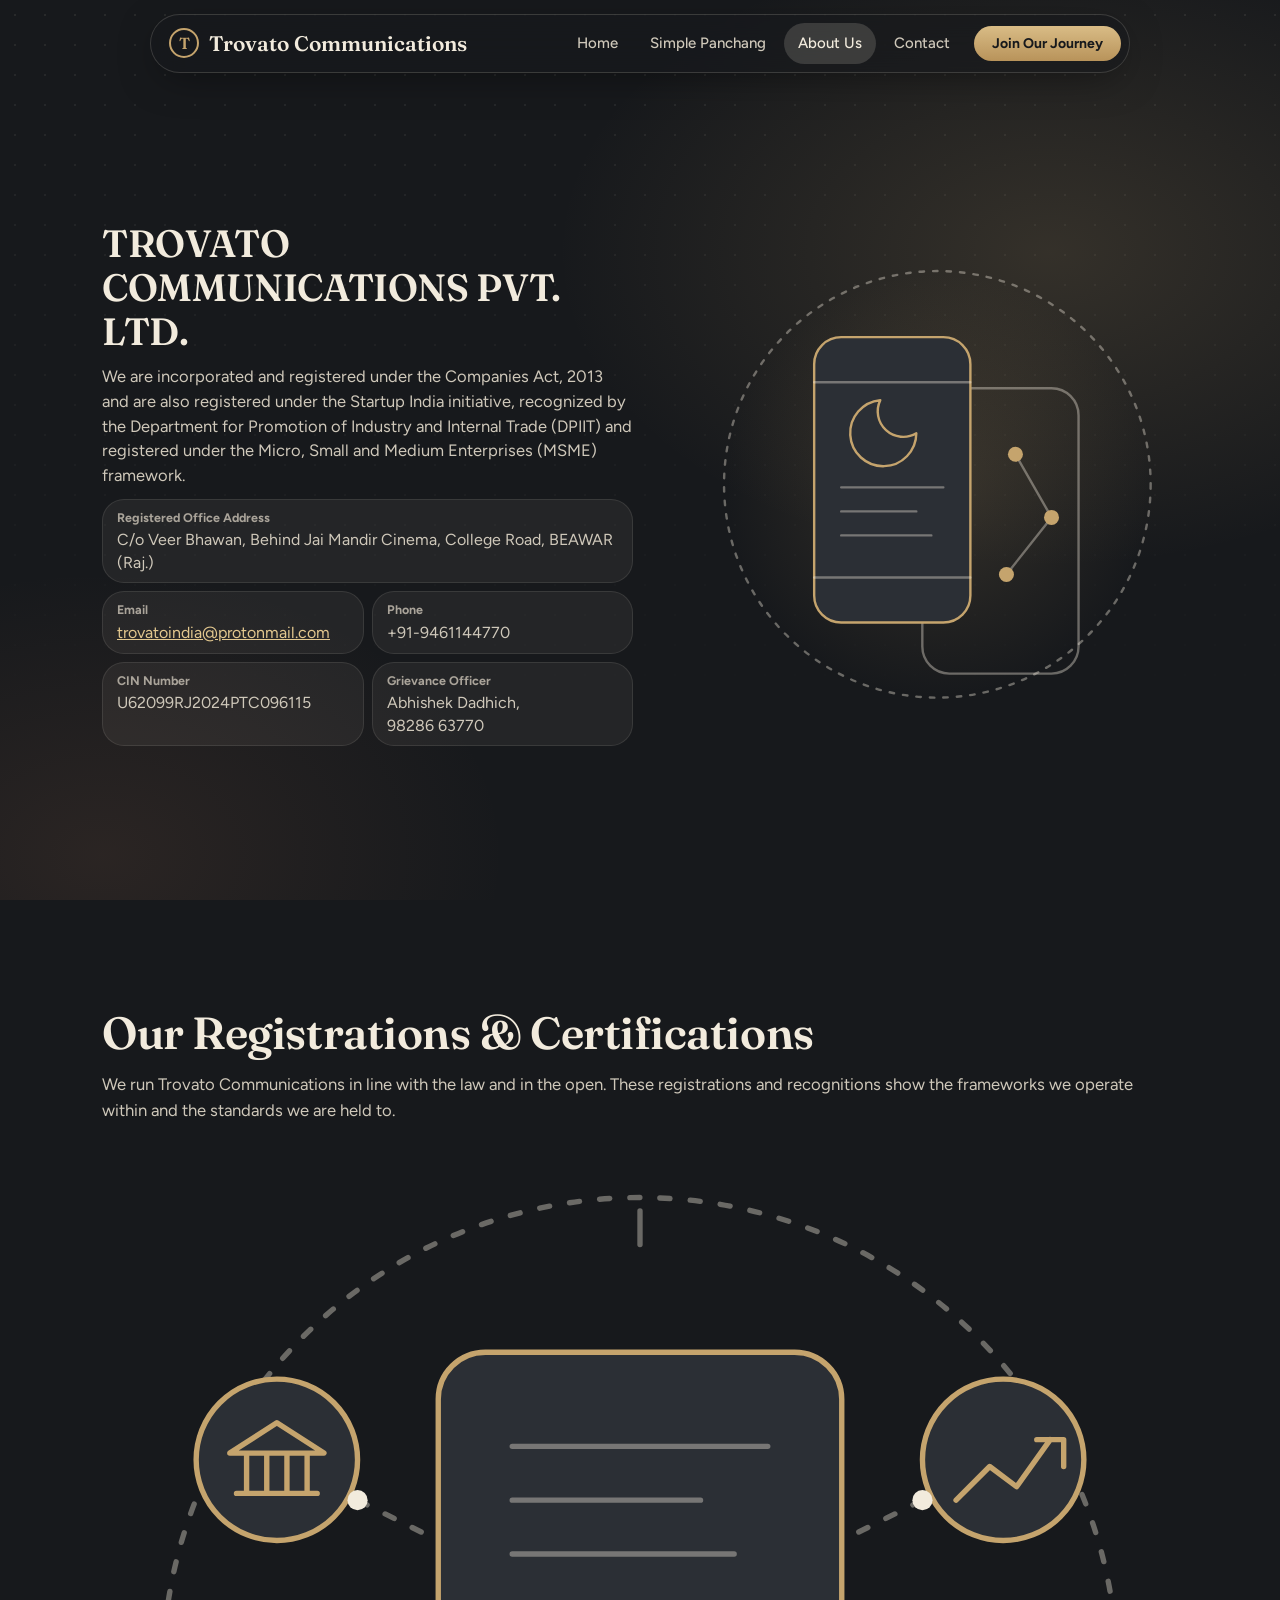
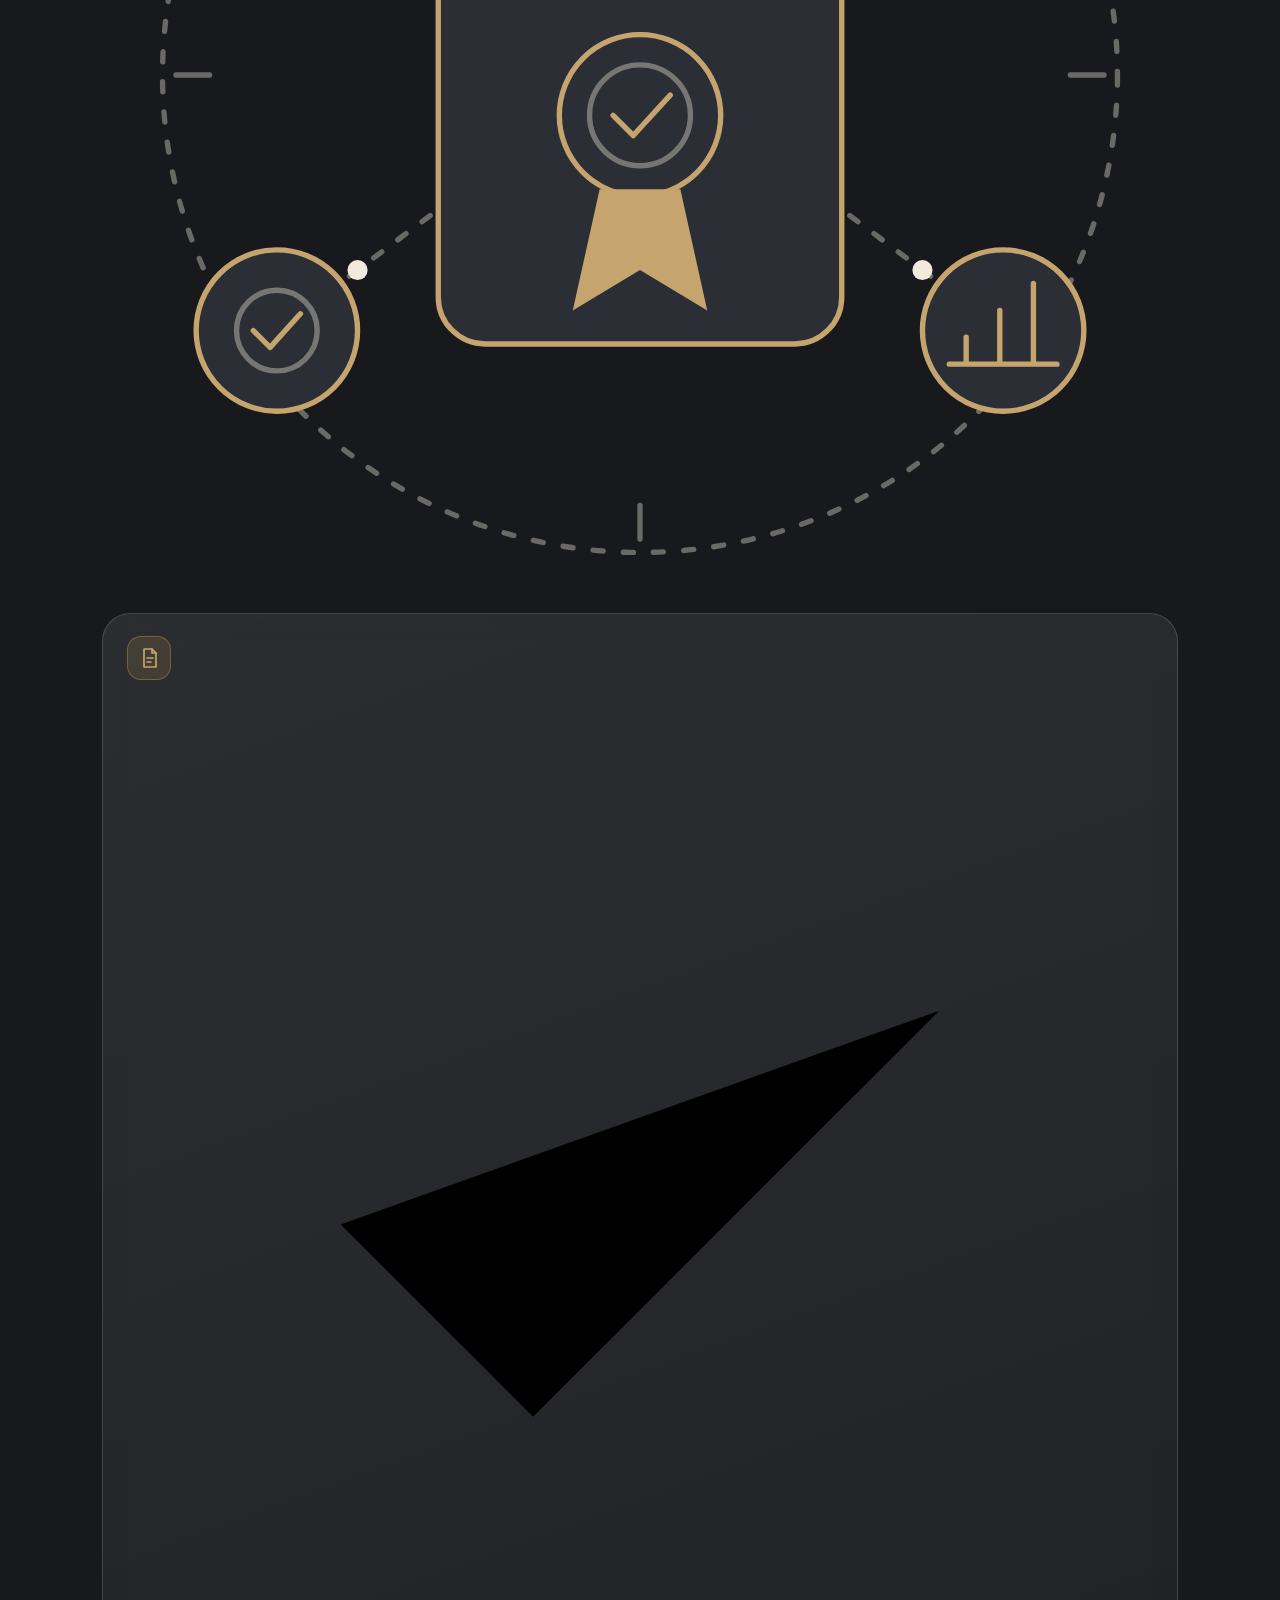
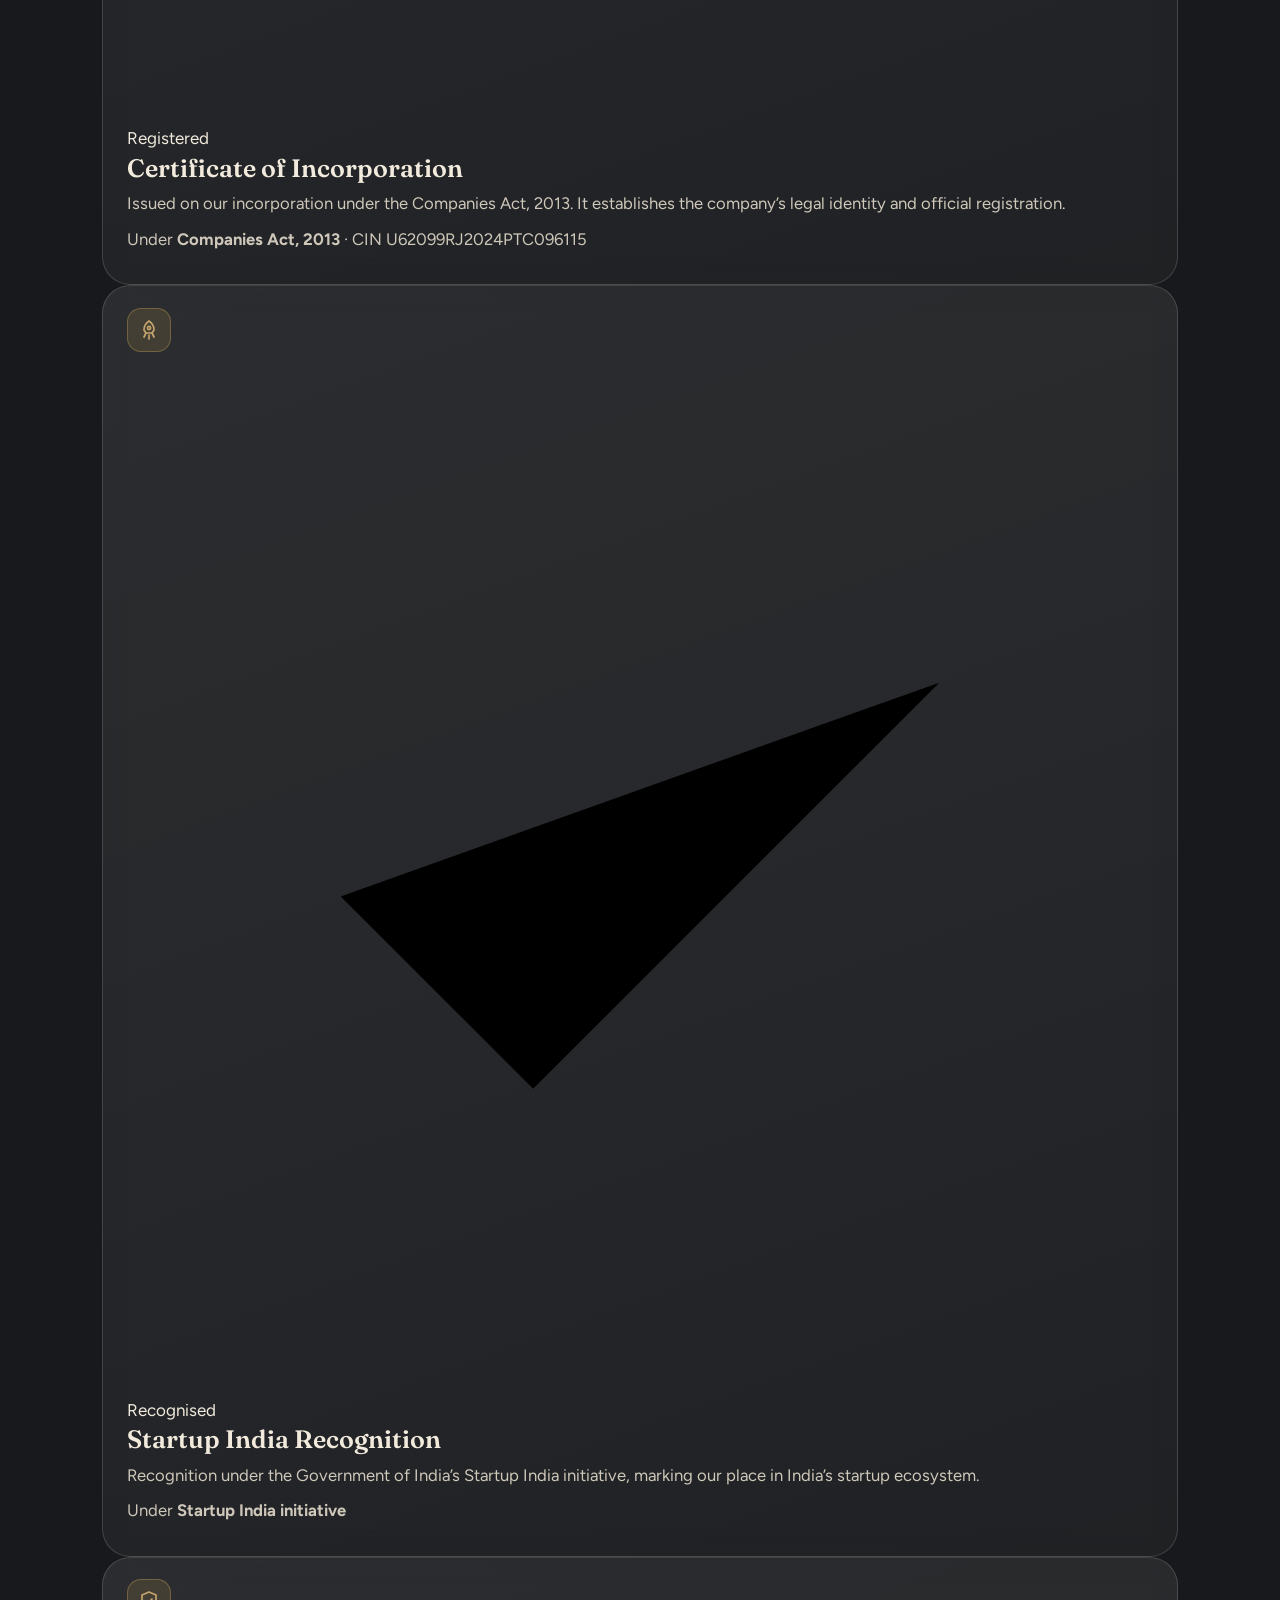
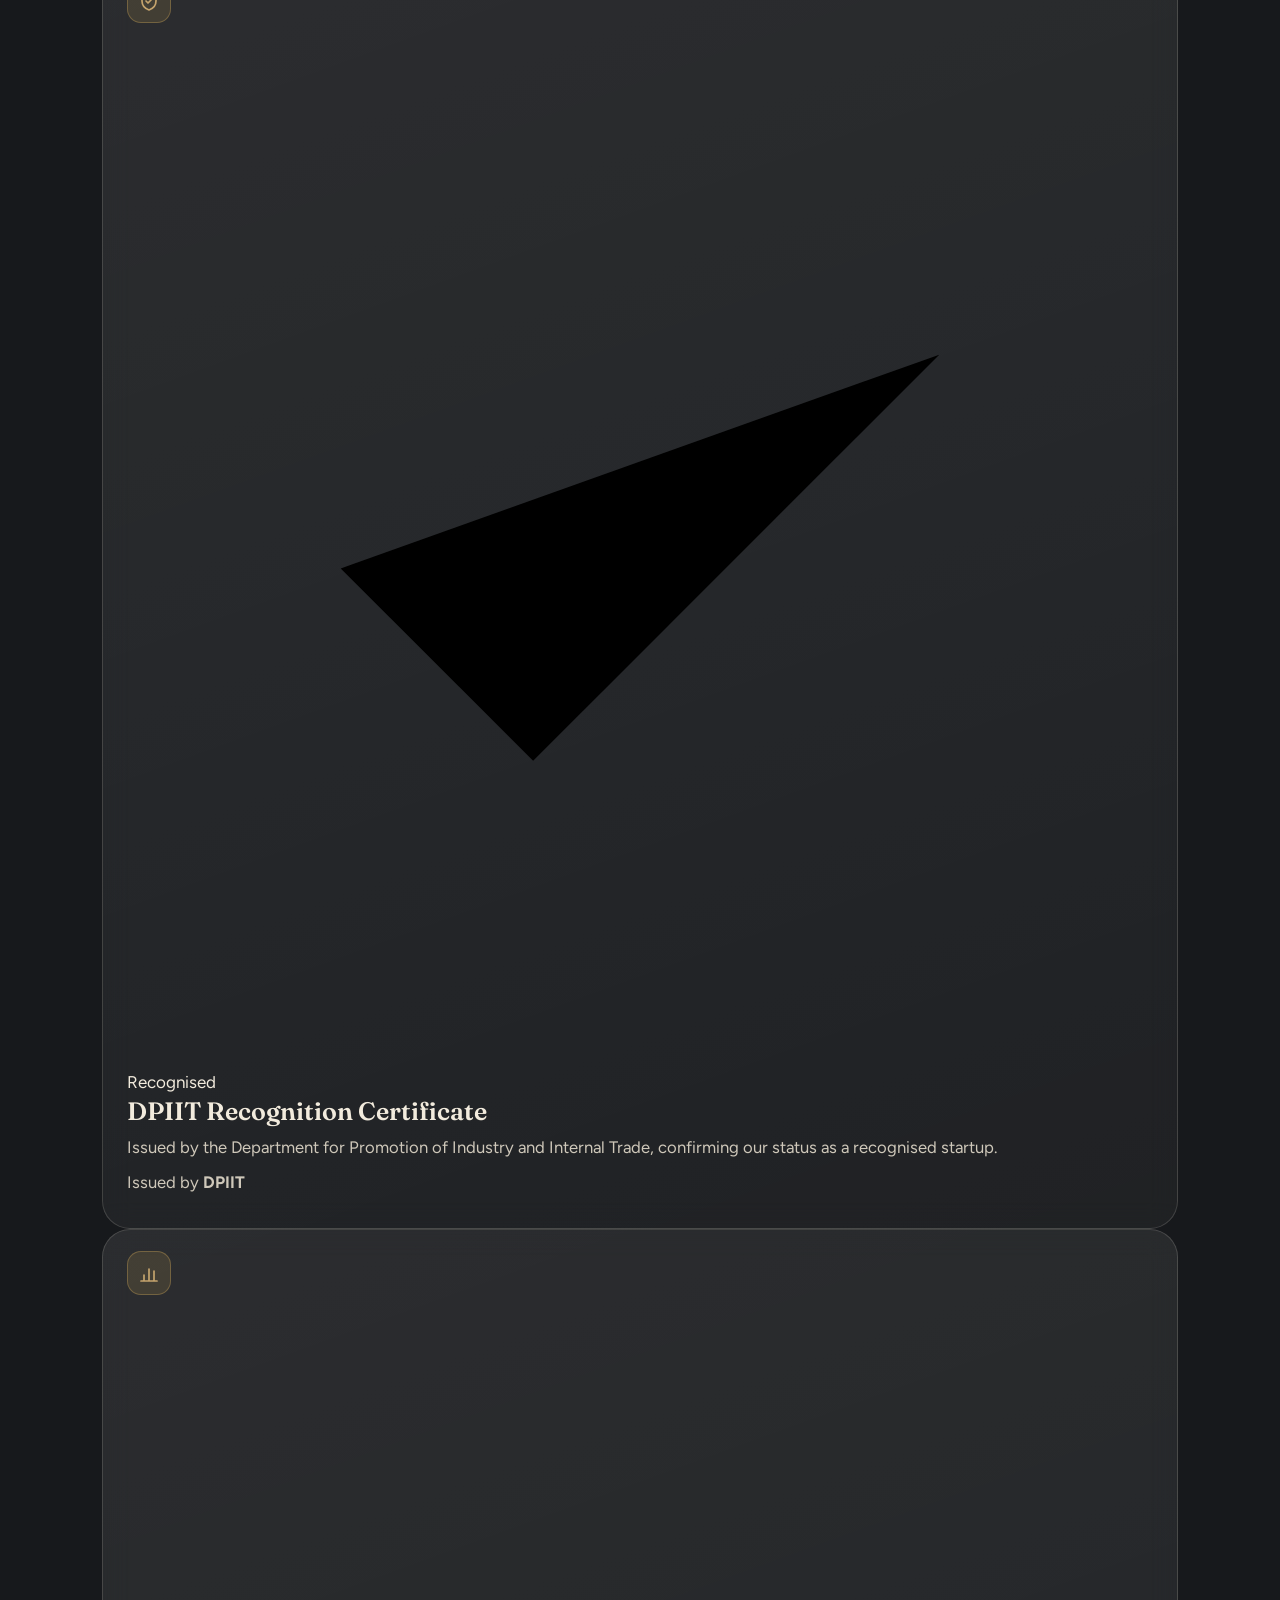
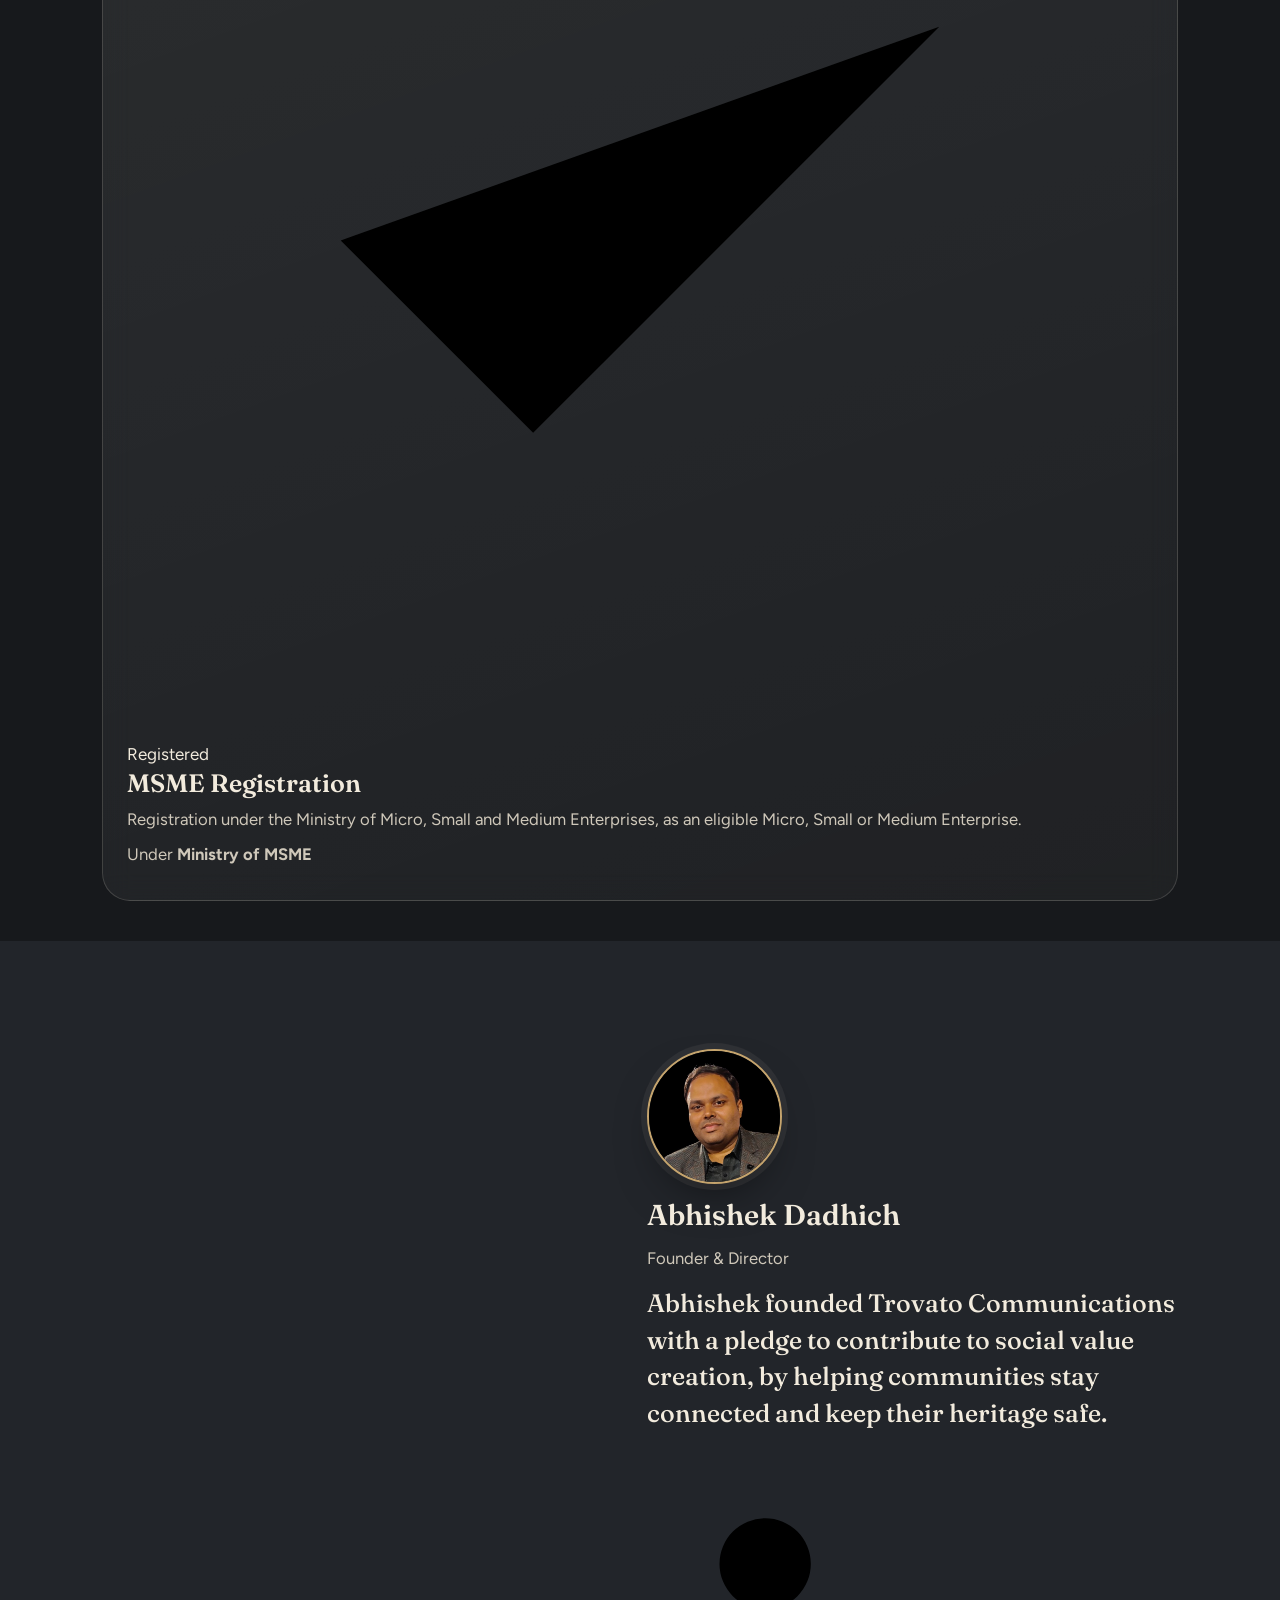
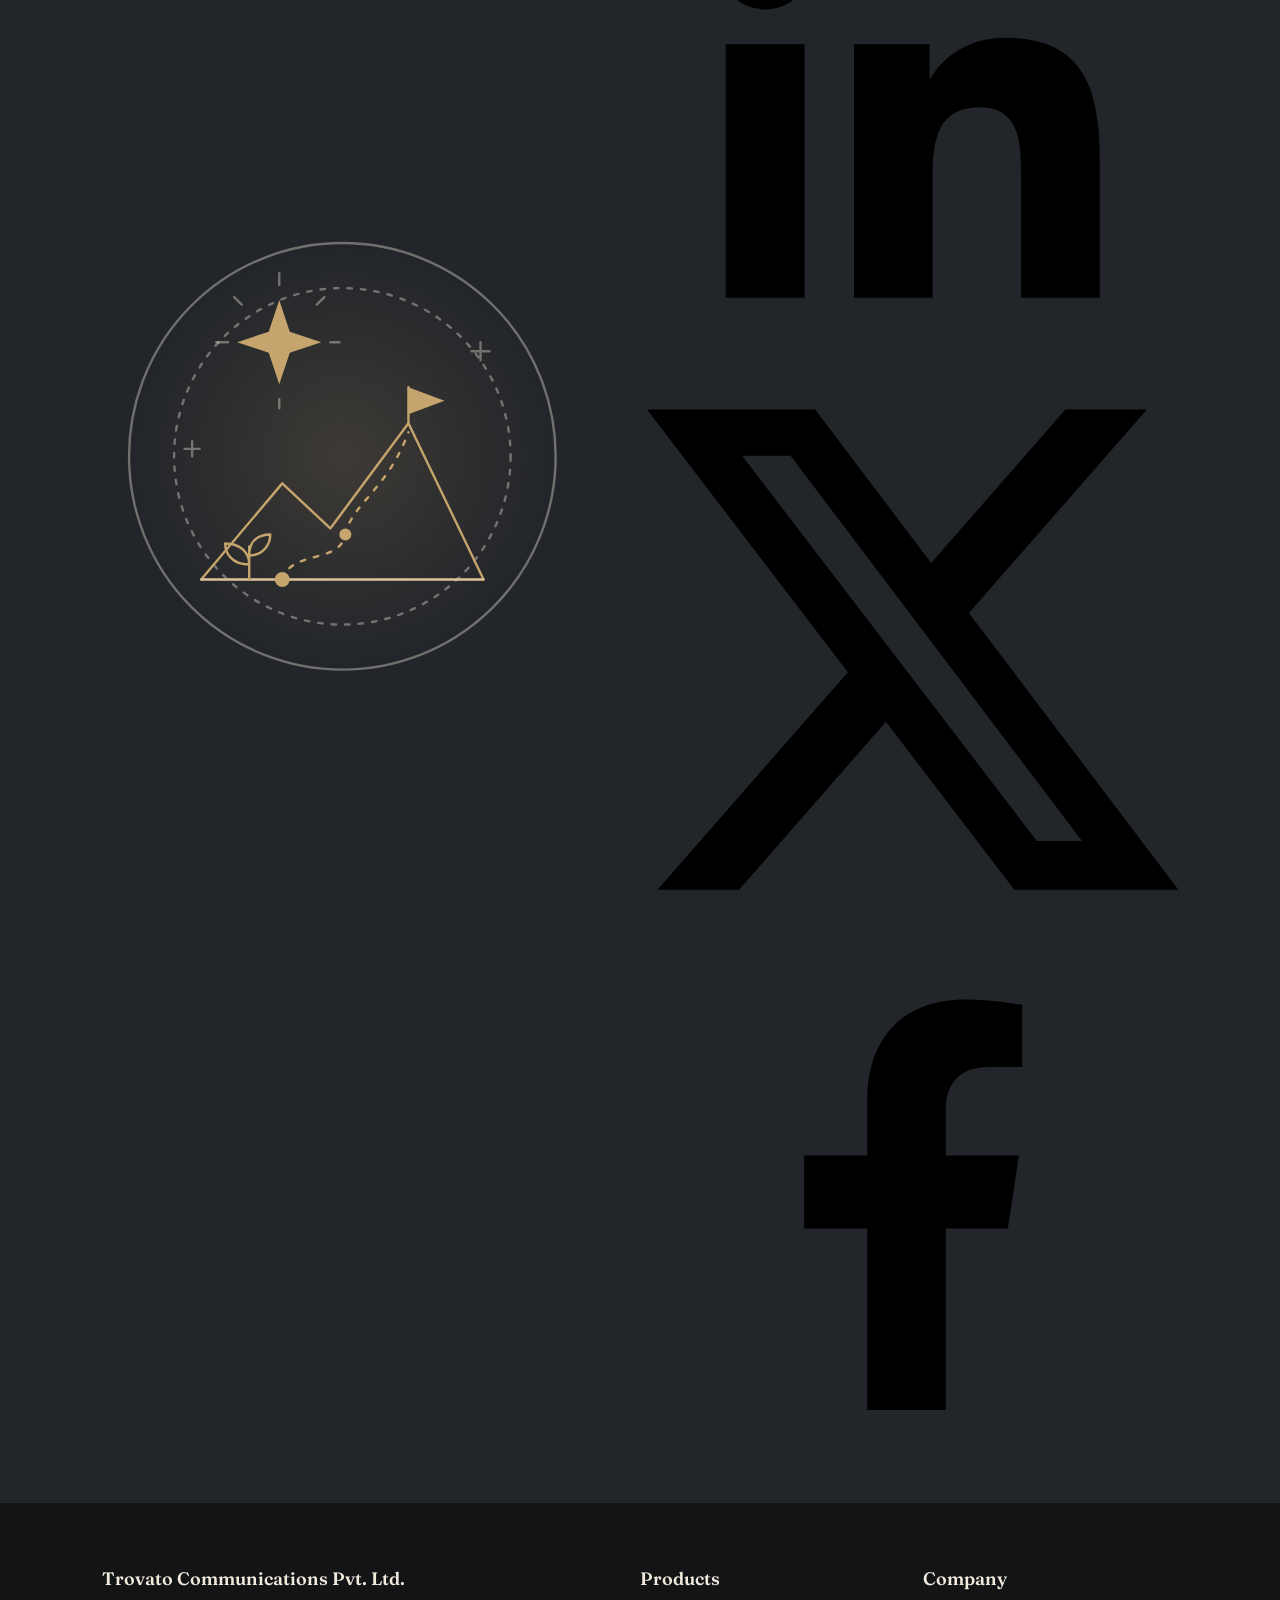
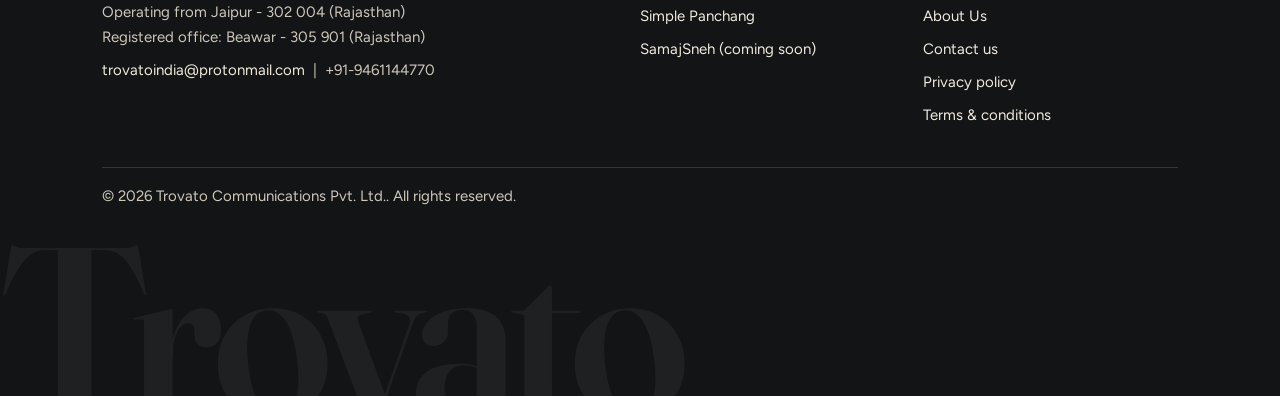
==== commit c7fa1c02: "v4.4.0 Updated company name from 'Trovato Communications Private Limited' to 'Trovato Communications" ====
--- a/about.html
+++ b/about.html
@@ -1,4 +1,4 @@
-<!DOCTYPE html><html lang="en" class="jsnap"><head><meta charset="utf-8"><meta name="viewport" content="width=device-width, initial-scale=1"><title>About Us | Trovato Communications</title><meta name="description" content="About Trovato Communications Private Limited, its mission, leadership and offices in Jaipur and Beawar."><link rel="icon" href="data:image/svg+xml,%3Csvg xmlns='http://www.w3.org/2000/svg' viewBox='0 0 32 32'%3E%3Ccircle cx='16' cy='16' r='16' fill='%2317191C'/%3E%3Ctext x='16' y='23' font-size='19' text-anchor='middle' fill='%23C5A46D' font-family='Georgia'%3ET%3C/text%3E%3C/svg%3E"><link rel="preconnect" href="https://fonts.googleapis.com"><link href="https://fonts.googleapis.com/css2?family=Fraunces:opsz,wght@9..144,500;9..144,600&amp;family=Figtree:wght@400;500;600;700&amp;family=Tiro+Devanagari+Hindi&amp;family=Hind:wght@400;500;600&amp;display=swap" rel="stylesheet"><link rel="stylesheet" href="site.css"></head><body>
-<header class="nav"><a class="brand" href="index.html"><i>T</i>Trovato</a><button class="menu" aria-expanded="false" aria-controls="nav" onclick="var n=document.getElementById('nav');var o=n.classList.toggle('open');this.setAttribute('aria-expanded',o)">Menu</button><nav id="nav" aria-label="Main"><a href="index.html">Home</a><a href="simple-panchang.html">Simple Panchang</a><a href="about.html" aria-current="page">About Us</a><a href="contact.html">Contact</a><a class="btn sm" href="join.html">Join Our Journey</a></nav></header>
-<main><div class="hero vs abt"><div class="wrap two"><div class="tx"><h1>TROVATO COMMUNICATIONS PRIVATE LIMITED</h1><p class="lead">The company is incorporated and registered under the Ministry of Corporate Affairs (MCA), Government of India, in accordance with the Companies Act, 2013, and is also registered under the Startup India initiative, recognized by the Department for Promotion of Industry and Internal Trade (DPIIT), and registered under the Micro, Small and Medium Enterprises (MSME) framework.</p><dl class="addr"><div class="full"><dt>Registered Office Address</dt><dd>C/o Veer Bhawan, Behind Jai Mandir Cinema, College Road, BEAWAR (Raj.)<br>PIN Code: 305901</dd></div><div><dt>Email</dt><dd><a href="mailto:trovatoindia@protonmail.com">trovatoindia@protonmail.com</a></dd></div><div><dt>Phone</dt><dd>+91-9461144770</dd></div><div class="half"><dt>CIN Number</dt><dd>U62099RJ2024PTC096115</dd></div><div class="half"><dt>Grievance Officer</dt><dd class="grv">Abhishek Dadhich, <span style="white-space:nowrap">98286 63770</span></dd></div></dl></div><div class="stage"><svg class="art" viewBox="0 0 320 320" aria-hidden="true" focusable="false"><circle class="w d" cx="160" cy="160" r="142"/><rect class="w" x="150" y="96" width="104" height="190" rx="18"/><path class="w" d="M212 140L236 182L206 220"/><g class="f"><circle cx="212" cy="140" r="5"/><circle cx="236" cy="182" r="5"/><circle cx="206" cy="220" r="5"/></g><rect x="78" y="62" width="104" height="190" rx="18" style="fill:var(--surface)"/><path class="w" d="M78 92h104M78 222h104"/><path d="M146 126a22 22 0 1 1-24-22 17 17 0 0 0 24 22z"/><path class="w" d="M96 162h68M96 178h50M96 194h60"/></svg></div></div></div><section class="vs band rev" aria-labelledby="h-lead"><div class="wrap two"><div class="tx"><img class="lp" src="abhishek.jpg" alt="Abhishek Dadhich, Founder &amp; Director of Trovato Communications" width="499" height="499" loading="lazy" decoding="async"><h2 id="h-lead">Leadership</h2><h3 class="who">Abhishek Dadhich, Founder &amp; Director</h3><p class="lq">Abhishek founded Trovato Communications with a pledge to contribute to social value creation, by helping communities stay connected and keep their heritage safe.</p></div><div class="stage"><svg class="art" viewBox="0 0 320 320" aria-hidden="true" focusable="false"><circle class="w" cx="160" cy="160" r="142"/><circle cx="160" cy="150" r="64"/><circle class="w" cx="160" cy="150" r="48"/><path class="f" d="M160 100l12 50-12 50-12-50z"/><path class="w" d="M160 86v8M160 206v8M96 150h8M216 150h8"/><path d="M236 62v60M236 62l36 12-36 14"/><path class="d" d="M52 270C90 250 120 232 150 212"/><g class="fw"><circle cx="52" cy="270" r="4"/></g></svg></div></div></section></main>
-<footer class="site"><div class="wrap"><div class="fgrid"><div><h4>Trovato Communications Private Limited</h4><p>Operating from Jaipur - 302 004 (Rajasthan)<br>Registered office: Beawar - 305 901 (Rajasthan)</p><p><a href="mailto:trovatoindia@protonmail.com" style="display:inline">trovatoindia@protonmail.com</a> &nbsp;|&nbsp; +91-9461144770</p></div><div><h4>Products</h4><a href="simple-panchang.html">Simple Panchang</a><a href="index.html#samajsneh">SamajSneh (coming soon)</a></div><div><h4>Company</h4><a href="about.html">About Us</a><a href="contact.html">Contact us</a><a href="privacy.html">Privacy policy</a><a href="terms.html">Terms &amp; conditions</a></div></div><div class="copy">&copy; 2026 Trovato Communications Private Limited. All rights reserved.</div></div><div class="big" aria-hidden="true">Trovato</div></footer><script src="site.js"></script></body></html>+<!DOCTYPE html><html lang="en" class="jsnap"><head><meta charset="utf-8"><meta name="viewport" content="width=device-width, initial-scale=1"><title>About Us | Trovato Communications</title><meta name="description" content="About Trovato Communications Pvt. Ltd., its mission, leadership and offices in Jaipur and Beawar."><link rel="icon" href="data:image/svg+xml,%3Csvg xmlns='http://www.w3.org/2000/svg' viewBox='0 0 32 32'%3E%3Ccircle cx='16' cy='16' r='16' fill='%2317191C'/%3E%3Ctext x='16' y='23' font-size='19' text-anchor='middle' fill='%23C5A46D' font-family='Georgia'%3ET%3C/text%3E%3C/svg%3E"><link rel="preconnect" href="https://fonts.googleapis.com"><link href="https://fonts.googleapis.com/css2?family=Fraunces:opsz,wght@9..144,500;9..144,600&amp;family=Figtree:wght@400;500;600;700&amp;family=Tiro+Devanagari+Hindi&amp;family=Hind:wght@400;500;600&amp;display=swap" rel="stylesheet"><link rel="stylesheet" href="site.css"></head><body>
+<header class="nav"><a class="brand" href="index.html"><i>T</i>Trovato Communications</a><button class="menu" aria-expanded="false" aria-controls="nav" onclick="var n=document.getElementById('nav');var o=n.classList.toggle('open');this.setAttribute('aria-expanded',o)">Menu</button><nav id="nav" aria-label="Main"><a href="index.html">Home</a><a href="simple-panchang.html">Simple Panchang</a><a href="about.html" aria-current="page">About Us</a><a href="contact.html">Contact</a><a class="btn sm" href="join.html">Join Our Journey</a></nav></header>
+<main><div class="hero vs abt"><div class="wrap two"><div class="tx"><h1>TROVATO COMMUNICATIONS PVT. LTD.</h1><p class="lead">We are incorporated and registered under the Companies Act, 2013 and are also registered under the Startup India initiative, recognized by the Department for Promotion of Industry and Internal Trade (DPIIT) and registered under the Micro, Small and Medium Enterprises (MSME) framework.</p><dl class="addr"><div class="full"><dt>Registered Office Address</dt><dd>C/o Veer Bhawan, Behind Jai Mandir Cinema, College Road, BEAWAR (Raj.)</dd></div><div><dt>Email</dt><dd><a href="mailto:trovatoindia@protonmail.com">trovatoindia@protonmail.com</a></dd></div><div><dt>Phone</dt><dd>+91-9461144770</dd></div><div class="half"><dt>CIN Number</dt><dd>U62099RJ2024PTC096115</dd></div><div class="half"><dt>Grievance Officer</dt><dd class="grv">Abhishek Dadhich, <span style="white-space:nowrap">98286 63770</span></dd></div></dl></div><div class="stage"><svg class="art" viewBox="0 0 320 320" aria-hidden="true" focusable="false"><circle class="w d" cx="160" cy="160" r="142"/><rect class="w" x="150" y="96" width="104" height="190" rx="18"/><path class="w" d="M212 140L236 182L206 220"/><g class="f"><circle cx="212" cy="140" r="5"/><circle cx="236" cy="182" r="5"/><circle cx="206" cy="220" r="5"/></g><rect x="78" y="62" width="104" height="190" rx="18" style="fill:var(--surface)"/><path class="w" d="M78 92h104M78 222h104"/><path d="M146 126a22 22 0 1 1-24-22 17 17 0 0 0 24 22z"/><path class="w" d="M96 162h68M96 178h50M96 194h60"/></svg></div></div></div><section id="registrations" class="vs rc" aria-labelledby="h-reg"><div class="wrap"><div class="rc-head"><div class="tx"><h2 id="h-reg">Our Registrations &amp; Certifications</h2><p>We run Trovato Communications in line with the law and in the open. These registrations and recognitions show the frameworks we operate within and the standards we are held to.</p></div><div class="rc-art"><svg class="art" viewBox="0 0 320 320" aria-hidden="true" focusable="false"><circle class="w d" cx="160" cy="160" r="142"/><path class="w d" d="M52 96L100 120M268 96L220 120M52 236L100 200M268 236L220 200"/><rect x="100" y="64" width="120" height="176" rx="14" style="fill:var(--surface)"/><path class="w" d="M122 92h76M122 108h56M122 124h66"/><circle cx="160" cy="172" r="24"/><circle class="w" cx="160" cy="172" r="15"/><path d="M152 172l6 6 11-12"/><path class="f" d="M148 194l-8 36 20-12 20 12-8-36z"/><circle cx="52" cy="96" r="24" style="fill:var(--surface)"/><path d="M40 106h24M43 106V94M49 106V94M55 106V94M61 106V94M38 94l14-9 14 9z"/><circle cx="268" cy="96" r="24" style="fill:var(--surface)"/><path d="M254 108l10-10 8 6 10-14M278 90h8v8"/><circle cx="52" cy="236" r="24" style="fill:var(--surface)"/><circle class="w" cx="52" cy="236" r="12"/><path d="M45 236l5 5 9-10"/><circle cx="268" cy="236" r="24" style="fill:var(--surface)"/><path d="M252 246h32M257 246v-8M267 246v-16M277 246v-24"/><g class="fw"><circle cx="76" cy="108" r="3"/><circle cx="244" cy="108" r="3"/><circle cx="76" cy="218" r="3"/><circle cx="244" cy="218" r="3"/></g><path class="w" d="M160 22v10M160 288v10M22 160h10M288 160h10"/></svg></div></div><div class="rc-grid"><article class="gc rc-card"><div class="rc-top"><span class="ic"><svg viewBox="0 0 24 24" aria-hidden="true"><path d="M7 3h8l4 4v14H7z"/><path d="M15 3v4h4M10 12h6M10 16h4"/></svg></span><span class="rc-st"><svg viewBox="0 0 24 24" aria-hidden="true"><path d="M5 12.5l4.5 4.5L19 7.5"/></svg>Registered</span></div><h3>Certificate of Incorporation</h3><p>Issued on our incorporation under the Companies Act, 2013. It establishes the company&rsquo;s legal identity and official registration.</p><p class="rc-by">Under <strong>Companies Act, 2013</strong> &middot; CIN U62099RJ2024PTC096115</p></article><article class="gc rc-card"><div class="rc-top"><span class="ic"><svg viewBox="0 0 24 24" aria-hidden="true"><path d="M12 3c3 2 5 5 5 9l-2 3H9l-2-3c0-4 2-7 5-9z"/><circle cx="12" cy="10" r="1.6"/><path d="M9 15l-2 4M15 15l2 4M12 17v4"/></svg></span><span class="rc-st"><svg viewBox="0 0 24 24" aria-hidden="true"><path d="M5 12.5l4.5 4.5L19 7.5"/></svg>Recognised</span></div><h3>Startup India Recognition</h3><p>Recognition under the Government of India&rsquo;s Startup India initiative, marking our place in India&rsquo;s startup ecosystem.</p><p class="rc-by">Under <strong>Startup India initiative</strong></p></article><article class="gc rc-card"><div class="rc-top"><span class="ic"><svg viewBox="0 0 24 24" aria-hidden="true"><path d="M12 3l7 3v6c0 4.5-3 7.5-7 9-4-1.5-7-4.5-7-9V6z"/><path d="M9 12l2 2 4-4"/></svg></span><span class="rc-st"><svg viewBox="0 0 24 24" aria-hidden="true"><path d="M5 12.5l4.5 4.5L19 7.5"/></svg>Recognised</span></div><h3>DPIIT Recognition Certificate</h3><p>Issued by the Department for Promotion of Industry and Internal Trade, confirming our status as a recognised startup.</p><p class="rc-by">Issued by <strong>DPIIT</strong></p></article><article class="gc rc-card"><div class="rc-top"><span class="ic"><svg viewBox="0 0 24 24" aria-hidden="true"><path d="M4 20h16M7 20v-6M12 20V8M17 20v-10"/></svg></span><span class="rc-st"><svg viewBox="0 0 24 24" aria-hidden="true"><path d="M5 12.5l4.5 4.5L19 7.5"/></svg>Registered</span></div><h3>MSME Registration</h3><p>Registration under the Ministry of Micro, Small and Medium Enterprises, as an eligible Micro, Small or Medium Enterprise.</p><p class="rc-by">Under <strong>Ministry of MSME</strong></p></article></div></div></section><section class="vs band rev" aria-labelledby="h-lead"><div class="wrap two"><div class="tx"><h2 id="h-lead" class="vh">Leadership</h2><img class="lp" src="abhishek.jpg" alt="Abhishek Dadhich, Founder &amp; Director of Trovato Communications" width="499" height="499" loading="lazy" decoding="async"><h3 class="who">Abhishek Dadhich</h3><p class="role">Founder &amp; Director</p><p class="lq">Abhishek founded Trovato Communications with a pledge to contribute to social value creation, by helping communities stay connected and keep their heritage safe.</p><div class="soc" role="list" aria-label="Connect with Abhishek Dadhich"><a role="listitem" href="https://www.linkedin.com/in/ad-tcpl/" target="_blank" rel="noopener noreferrer" aria-label="LinkedIn profile of Abhishek Dadhich" title="LinkedIn"><svg viewBox="0 0 24 24" aria-hidden="true" focusable="false"><path d="M20.447 20.452h-3.554v-5.569c0-1.328-.027-3.037-1.852-3.037-1.853 0-2.136 1.445-2.136 2.939v5.667H9.351V9h3.414v1.561h.046c.477-.9 1.637-1.85 3.37-1.85 3.601 0 4.267 2.37 4.267 5.455v6.286zM5.337 7.433a2.062 2.062 0 1 1 0-4.125 2.062 2.062 0 0 1 0 4.125zM7.119 20.452H3.555V9h3.564v11.452z"/></svg></a><a role="listitem" href="https://x.com/abhishektcpl" target="_blank" rel="noopener noreferrer" aria-label="X (Twitter) profile of Abhishek Dadhich" title="X (Twitter)"><svg viewBox="0 0 24 24" aria-hidden="true" focusable="false"><path d="M18.901 1.153h3.68l-8.04 9.19L24 22.846h-7.406l-5.8-7.584-6.638 7.584H.474l8.6-9.83L0 1.154h7.594l5.243 6.932ZM17.61 20.644h2.039L6.486 3.24H4.298Z"/></svg></a><a role="listitem" href="https://www.facebook.com/share/1dRGSyVxvK/" target="_blank" rel="noopener noreferrer" aria-label="Facebook profile of Abhishek Dadhich" title="Facebook"><svg viewBox="0 0 24 24" aria-hidden="true" focusable="false"><path d="M13.5 22v-8.2h2.8l.5-3.3h-3.3V8.4c0-.95.45-1.9 1.95-1.9h1.5V3.7s-1.3-.25-2.6-.25c-2.7 0-4.4 1.65-4.4 4.6v2.45H7.1v3.3h2.85V22h3.55z"/></svg></a></div></div><div class="stage"><svg class="art" viewBox="0 0 320 320" aria-hidden="true" focusable="false"><circle class="w" cx="160" cy="160" r="142"/><circle class="w d" cx="160" cy="160" r="112"/><path class="f" d="M118 56l7 21 21 7-21 7-7 21-7-21-21-7 21-7z"/><path class="w" d="M118 38v8M118 122v6M76 84h8M152 84h6M88 54l5 5M148 54l-5 5"/><path d="M66 242L120 178l32 30 52-70 50 104z"/><path class="w" d="M66 242H254"/><path class="d" d="M120 242C126 222 158 232 162 212S190 182 204 144"/><g class="f"><circle cx="120" cy="242" r="5"/><circle cx="162" cy="212" r="4"/></g><path d="M204 138v-24"/><path class="f" d="M204 114l24 9-24 9z"/><path d="M98 242v-22M98 232c-12 0-16-8-16-14 10 0 16 6 16 14M98 226c10 0 14-8 14-14-10 0-14 6-14 14"/><path class="w" d="M252 84v12M246 90h12M60 150v10M55 155h10"/></svg></div></div></section></main>
+<footer class="site"><div class="wrap"><div class="fgrid"><div><h4>Trovato Communications Pvt. Ltd.</h4><p>Operating from Jaipur - 302 004 (Rajasthan)<br>Registered office: Beawar - 305 901 (Rajasthan)</p><p><a href="mailto:trovatoindia@protonmail.com" style="display:inline">trovatoindia@protonmail.com</a> &nbsp;|&nbsp; +91-9461144770</p></div><div><h4>Products</h4><a href="simple-panchang.html">Simple Panchang</a><a href="index.html#samajsneh">SamajSneh (coming soon)</a></div><div><h4>Company</h4><a href="about.html">About Us</a><a href="contact.html">Contact us</a><a href="privacy.html">Privacy policy</a><a href="terms.html">Terms &amp; conditions</a></div></div><div class="copy">&copy; 2026 Trovato Communications Pvt. Ltd.. All rights reserved.</div></div><div class="big" aria-hidden="true">Trovato</div></footer><script src="site.js"></script></body></html>
